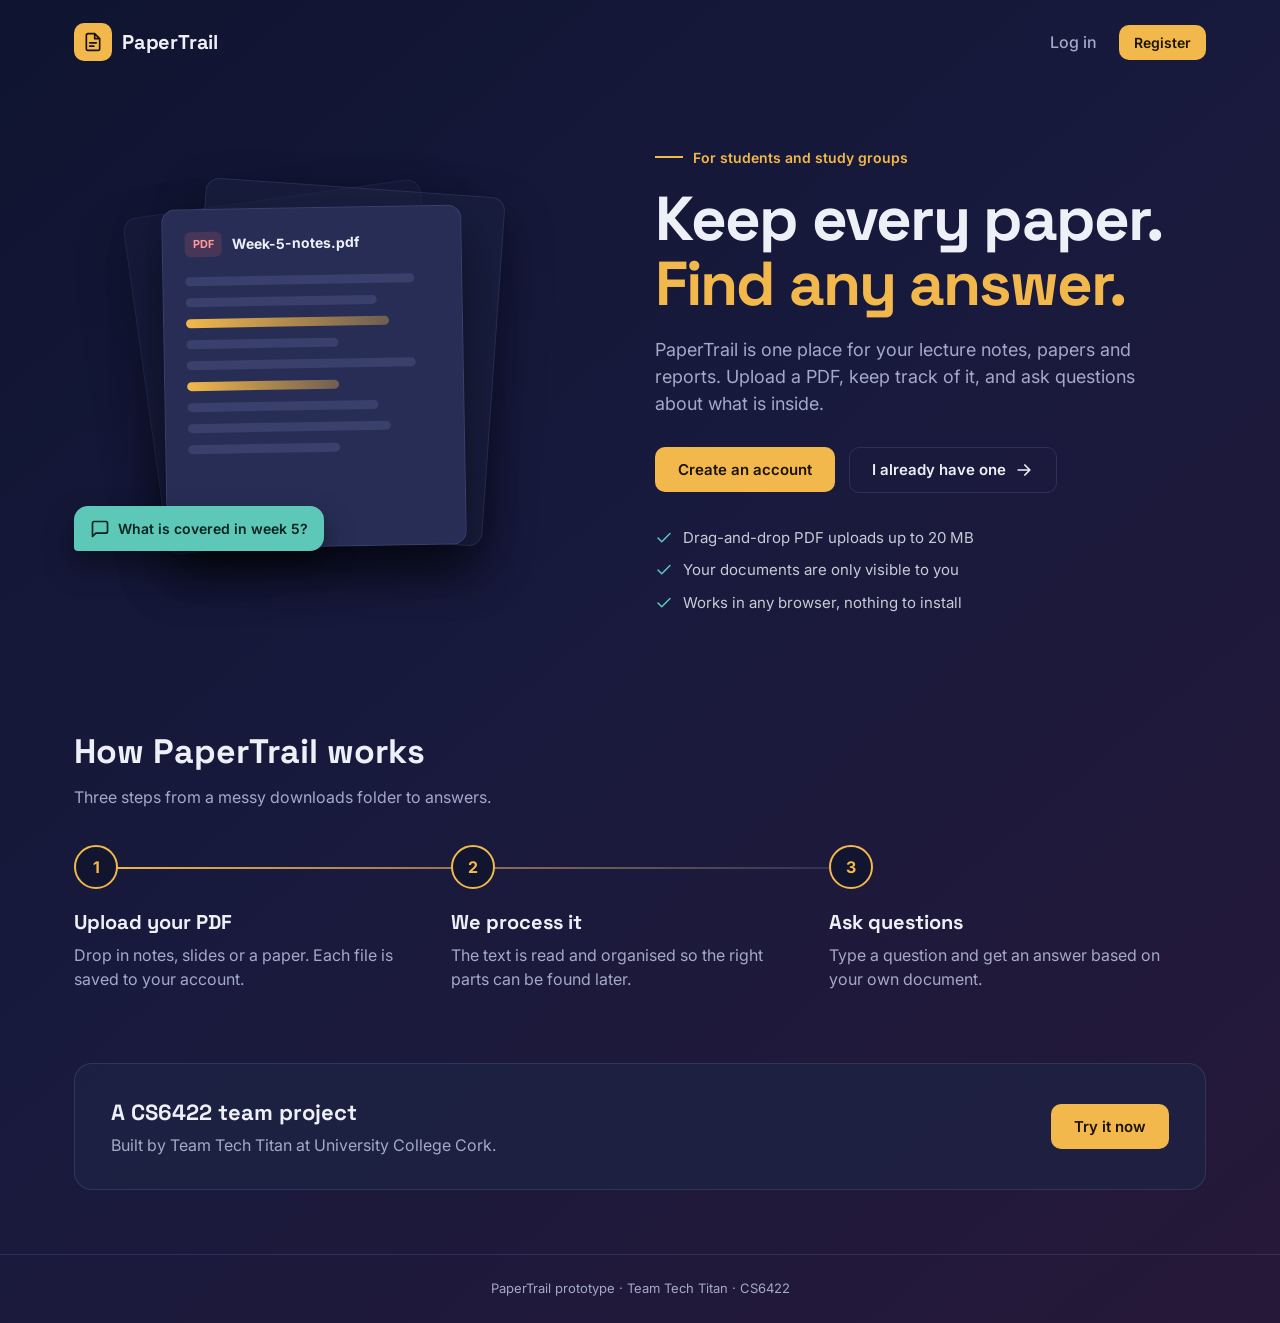
==== frontend/index.html @ 7831fb87 "Initial commit" ====
<!DOCTYPE html>
<html lang="en">
<head>
  <meta charset="UTF-8" />
  <meta name="viewport" content="width=device-width, initial-scale=1.0" />
  <title>PaperTrail | Your study papers in one place</title>
  <link rel="preconnect" href="https://fonts.googleapis.com" />
  <link href="https://fonts.googleapis.com/css2?family=Space+Grotesk:wght@500;700&family=Inter:wght@400;500;600;700&display=swap" rel="stylesheet" />
  <link rel="stylesheet" href="css/style.css" />
</head>
<body>
  <header class="site-header">
    <a class="brand" href="index.html">
      <span class="brand-mark">
        <svg viewBox="0 0 24 24" class="icon"><path d="M14 2H6a2 2 0 00-2 2v16a2 2 0 002 2h12a2 2 0 002-2V8zM14 2v6h6M8 13h8M8 17h5"/></svg>
      </span>
      <span class="brand-name">PaperTrail</span>
    </a>
    <nav class="header-links" id="guest-links">
      <a class="plain-link" href="login.html">Log in</a>
      <a class="btn btn-primary btn-small" href="register.html">Register</a>
    </nav>
    <nav class="header-links" id="member-links" hidden>
      <a class="btn btn-primary btn-small" href="dashboard.html">Open my dashboard</a>
    </nav>
  </header>

  <main>
    <section class="hero">
      <div>
        <span class="eyebrow">For students and study groups</span>
        <h1>Keep every paper.<br /><span>Find any answer.</span></h1>
        <p class="hero-text">
          PaperTrail is one place for your lecture notes, papers and reports.
          Upload a PDF, keep track of it, and ask questions about what is inside.
        </p>
        <div class="hero-buttons">
          <a class="btn btn-primary" href="register.html">Create an account</a>
          <a class="btn btn-ghost" href="login.html">
            I already have one
            <svg viewBox="0 0 24 24" class="icon"><path d="M5 12h14M13 6l6 6-6 6"/></svg>
          </a>
        </div>
        <ul class="check-list">
          <li><svg viewBox="0 0 24 24" class="icon"><path d="M20 6L9 17l-5-5"/></svg>Drag-and-drop PDF uploads up to 20 MB</li>
          <li><svg viewBox="0 0 24 24" class="icon"><path d="M20 6L9 17l-5-5"/></svg>Your documents are only visible to you</li>
          <li><svg viewBox="0 0 24 24" class="icon"><path d="M20 6L9 17l-5-5"/></svg>Works in any browser, nothing to install</li>
        </ul>
      </div>

      <!-- Decorative stack of papers -->
      <div class="paper-stack" aria-hidden="true">
        <div class="paper back"></div>
        <div class="paper middle"></div>
        <div class="paper front">
          <div class="paper-head"><span class="file-badge">PDF</span><strong>Week-5-notes.pdf</strong></div>
          <div class="line w90"></div>
          <div class="line w75"></div>
          <div class="line mark w80"></div>
          <div class="line w60"></div>
          <div class="line w90"></div>
          <div class="line mark w60"></div>
          <div class="line w75"></div>
          <div class="line w80"></div>
          <div class="line w60"></div>
        </div>
        <div class="question-chip">
          <svg viewBox="0 0 24 24" class="icon"><path d="M21 15a2 2 0 01-2 2H7l-4 4V5a2 2 0 012-2h14a2 2 0 012 2z"/></svg>
          What is covered in week 5?
        </div>
      </div>
    </section>

    <section class="how">
      <h2>How PaperTrail works</h2>
      <p>Three steps from a messy downloads folder to answers.</p>
      <div class="timeline">
        <div class="t-step">
          <span class="t-dot">1</span>
          <h3>Upload your PDF</h3>
          <p>Drop in notes, slides or a paper. Each file is saved to your account.</p>
        </div>
        <div class="t-step">
          <span class="t-dot">2</span>
          <h3>We process it</h3>
          <p>The text is read and organised so the right parts can be found later.</p>
        </div>
        <div class="t-step">
          <span class="t-dot">3</span>
          <h3>Ask questions</h3>
          <p>Type a question and get an answer based on your own document.</p>
        </div>
      </div>
    </section>

    <section class="project-band">
      <div>
        <h3>A CS6422 team project</h3>
        <p>Built by Team Tech Titan at University College Cork.</p>
      </div>
      <a class="btn btn-primary" href="register.html">Try it now</a>
    </section>
  </main>

  <footer class="site-footer">PaperTrail prototype · Team Tech Titan · CS6422</footer>

  <script src="js/common.js"></script>
  <script>
    // If already logged in, show a dashboard button instead of Log in / Register
    if (getToken()) {
      document.getElementById("guest-links").hidden = true;
      document.getElementById("member-links").hidden = false;
    }
  </script>
</body>
</html>
---- frontend/css/style.css ----
/* =========================================================
   PaperTrail – shared styles
   ========================================================= */
:root {
  --bg: #111530;
  --bg-gradient: linear-gradient(140deg, #0f1430 0%, #181a3d 45%, #261838 100%);
  --bg-soft: rgba(12, 15, 38, 0.55);
  --surface: rgba(30, 35, 68, 0.72);
  --surface-2: #272d55;
  --border: rgba(140, 150, 210, 0.18);
  --text: #eef0f8;
  --muted: #a3a9c6;

  --amber: #f2b84b;         /* main colour: like a highlighter on paper */
  --amber-deep: #d9952a;
  --amber-soft: rgba(242, 184, 75, 0.12);
  --amber-glow: rgba(242, 184, 75, 0.38);
  --teal: #5ec8b8;
  --teal-soft: rgba(94, 200, 184, 0.12);
  --danger: #ff6b6b;
}

* { box-sizing: border-box; }
[hidden] { display: none !important; }

html { background: #111530; }

body {
  margin: 0;
  font-family: "Inter", -apple-system, BlinkMacSystemFont, "Segoe UI", sans-serif;
  background: var(--bg-gradient);
  color: var(--text);
  line-height: 1.5;
  min-height: 100vh;
}
a { color: inherit; }
h1, h2, h3, .brand-name { font-family: "Space Grotesk", "Inter", sans-serif; }
.icon { width: 20px; height: 20px; fill: none; stroke: currentColor; stroke-width: 2; stroke-linecap: round; stroke-linejoin: round; flex-shrink: 0; }
.amber { color: var(--amber); }

/* ---------- Brand ---------- */
.brand { display: inline-flex; align-items: center; gap: 10px; text-decoration: none; }
.brand-mark {
  display: grid; place-items: center; width: 38px; height: 38px; border-radius: 10px;
  background: var(--amber); color: #1b1305;
}
.brand-mark .icon { width: 20px; height: 20px; }
.brand-name { font-size: 20px; font-weight: 700; letter-spacing: -0.01em; }

/* ---------- Buttons ---------- */
.btn {
  display: inline-flex; align-items: center; justify-content: center; gap: 8px;
  padding: 12px 22px; border-radius: 10px; border: 1px solid transparent;
  font: 600 15px "Inter", sans-serif; text-decoration: none; cursor: pointer;
  transition: transform 0.15s, background 0.15s, border-color 0.15s, color 0.15s;
}
.btn:hover { transform: translateY(-1px); }
.btn-primary { background: var(--amber); color: #1b1305; }
.btn-primary:hover { background: #f6c868; }
.btn-ghost { background: transparent; border-color: var(--border); color: var(--text); }
.btn-ghost:hover { border-color: var(--amber); color: var(--amber); }
.btn-small { padding: 8px 14px; font-size: 14px; }
.btn:disabled { opacity: 0.6; cursor: wait; transform: none; }

.message { min-height: 20px; margin: 0; font-size: 13px; }
.message.error { color: var(--danger); }
.message.success { color: var(--teal); }

/* =========================================================
   Home page
   ========================================================= */
.site-header {
  display: flex; align-items: center; justify-content: space-between;
  max-width: 1180px; margin: 0 auto; padding: 22px 24px;
}
.header-links { display: flex; align-items: center; gap: 10px; }
.header-links .plain-link { color: var(--muted); text-decoration: none; font-weight: 500; padding: 8px 12px; }
.header-links .plain-link:hover { color: var(--text); }

.hero {
  display: grid; grid-template-columns: 1fr 1.05fr; gap: 56px; align-items: center;
  max-width: 1180px; margin: 0 auto; padding: 56px 24px 72px;
}
.eyebrow {
  display: inline-flex; align-items: center; gap: 10px;
  color: var(--amber); font-size: 14px; font-weight: 600;
}
.eyebrow::before { content: ""; width: 28px; height: 2px; background: var(--amber); }
.hero h1 { font-size: 62px; line-height: 1.05; letter-spacing: -0.03em; margin: 18px 0 20px; }
.hero h1 span { color: var(--amber); }
.hero-text { color: var(--muted); font-size: 18px; max-width: 520px; margin: 0 0 30px; }
.hero-buttons { display: flex; align-items: center; gap: 14px; flex-wrap: wrap; }
.check-list { list-style: none; padding: 0; margin: 34px 0 0; display: grid; gap: 10px; }
.check-list li { display: flex; align-items: center; gap: 10px; color: #c7cbd6; font-size: 15px; }
.check-list .icon { color: var(--teal); width: 18px; height: 18px; }

/* Paper stack illustration */
.paper-stack { position: relative; height: 420px; order: -1; }  /* illustration on the left, text on the right */
.paper {
  position: absolute; width: 300px; border-radius: 14px; padding: 22px;
  background: var(--surface); border: 1px solid var(--border);
  box-shadow: 0 24px 50px rgba(0, 0, 0, 0.45);
}
.paper.back { top: 30px; left: 70px; height: 340px; transform: rotate(-8deg); opacity: 0.55; }
.paper.middle { top: 20px; left: 120px; height: 350px; transform: rotate(4deg); opacity: 0.8; }
.paper.front { top: 40px; left: 90px; height: 340px; transform: rotate(-1deg); background: var(--surface-2); }
.paper-head { display: flex; align-items: center; gap: 10px; margin-bottom: 20px; }
.file-badge {
  padding: 4px 8px; border-radius: 6px; background: rgba(255, 107, 107, 0.15);
  color: #ff9a9a; font-size: 11px; font-weight: 700;
}
.paper-head strong { font-size: 14px; }
.line { height: 9px; border-radius: 5px; background: var(--border); margin-bottom: 12px; }
.line.w90 { width: 90%; } .line.w75 { width: 75%; } .line.w60 { width: 60%; } .line.w80 { width: 80%; }
.line.mark { background: linear-gradient(90deg, var(--amber), rgba(242, 184, 75, 0.35)); }
.question-chip {
  position: absolute; left: 0; bottom: 36px; border-radius: 14px 14px 14px 4px;
  display: flex; align-items: center; gap: 8px;
  padding: 12px 16px;
  background: var(--teal); color: #08221e; font-weight: 600; font-size: 14px;
  box-shadow: 0 14px 30px rgba(0, 0, 0, 0.4);
}

/* How it works */
.how { max-width: 1180px; margin: 0 auto; padding: 40px 24px 72px; }
.how h2 { font-size: 34px; margin: 0 0 8px; }
.how > p { color: var(--muted); margin: 0 0 36px; }
.timeline { display: grid; grid-template-columns: repeat(3, 1fr); gap: 0; position: relative; }
.timeline::before {
  content: ""; position: absolute; top: 22px; left: 22px; right: 33%;
  height: 2px; background: linear-gradient(90deg, var(--amber), var(--border));
}
.t-step { position: relative; padding-right: 32px; }
.t-dot {
  display: grid; place-items: center; width: 44px; height: 44px; border-radius: 50%;
  background: var(--bg); border: 2px solid var(--amber); color: var(--amber);
  font-weight: 700; position: relative;
}
.t-step h3 { font-size: 20px; margin: 18px 0 6px; }
.t-step p { color: var(--muted); margin: 0; }

.project-band {
  max-width: 1132px; margin: 0 auto 64px; padding: 32px 36px; border-radius: 18px;
  display: flex; align-items: center; justify-content: space-between; gap: 24px;
  background: var(--surface); border: 1px solid var(--border);
}
.project-band h3 { margin: 0 0 4px; font-size: 22px; }
.project-band p { margin: 0; color: var(--muted); }

.site-footer {
  border-top: 1px solid var(--border); color: var(--muted); font-size: 13px;
  text-align: center; padding: 24px;
}

/* =========================================================
   Dashboard
   ========================================================= */
.app { display: grid; grid-template-columns: 250px 1fr; min-height: 100vh; }

.sidebar {
  display: flex; flex-direction: column; gap: 28px;
  padding: 24px 18px; background: var(--bg-soft); border-right: 1px solid var(--border);
  position: sticky; top: 0; height: 100vh;
}
.side-nav { display: flex; flex-direction: column; gap: 4px; }
.side-nav a {
  display: flex; align-items: center; gap: 12px; padding: 11px 12px; border-radius: 10px;
  color: var(--muted); text-decoration: none; font-weight: 500;
}
.side-nav a:hover { background: var(--surface); color: var(--text); }
.side-nav a.active { background: var(--amber-soft); color: var(--amber); }

.side-user { margin-top: auto; padding: 14px; border-radius: 12px; background: var(--surface); border: 1px solid var(--border); }
.side-user .who { display: flex; align-items: center; gap: 10px; margin-bottom: 12px; }
.avatar {
  display: grid; place-items: center; width: 38px; height: 38px; border-radius: 50%;
  background: var(--amber); color: #1b1305; font-weight: 700; text-transform: uppercase;
}
.who strong { display: block; font-size: 14px; }
.who small { display: block; color: var(--muted); font-size: 12px; overflow: hidden; text-overflow: ellipsis; white-space: nowrap; max-width: 150px; }
.side-user .btn { width: 100%; }

.main { padding: 34px 40px; max-width: 1200px; }
.main-head { display: flex; justify-content: space-between; align-items: flex-end; gap: 16px; margin-bottom: 26px; }
.main-head h1 { font-size: 34px; margin: 0; letter-spacing: -0.02em; }
.main-head p { margin: 4px 0 0; color: var(--muted); }
.server-pill {
  display: inline-flex; align-items: center; gap: 8px; padding: 6px 12px; border-radius: 999px;
  background: var(--surface); border: 1px solid var(--border); font-size: 13px; color: var(--muted);
}
.server-pill .dot { width: 8px; height: 8px; border-radius: 50%; background: var(--muted); }
.server-pill.online .dot { background: var(--teal); }
.server-pill.offline .dot { background: var(--danger); }

.summary { display: grid; grid-template-columns: repeat(3, 1fr); gap: 16px; margin-bottom: 24px; }
.summary-card { padding: 18px 20px; border-radius: 14px; background: var(--surface); border: 1px solid var(--border); }
.summary-card span { color: var(--muted); font-size: 13px; }
.summary-card strong { display: block; font: 700 28px "Space Grotesk", sans-serif; margin-top: 4px; }

.work { display: grid; grid-template-columns: 1fr 1fr; gap: 20px; }
.card { padding: 22px; border-radius: 16px; background: var(--surface); border: 1px solid var(--border); }
.card h2 { display: flex; align-items: center; gap: 10px; font-size: 18px; margin: 0 0 16px; }
.card h2 .icon { color: var(--amber); }

.dropzone {
  display: flex; flex-direction: column; align-items: center; gap: 6px; text-align: center;
  padding: 30px 16px; border-radius: 12px; cursor: pointer;
  border: 2px dashed var(--border); background: var(--bg-soft);
  transition: border-color 0.15s, background 0.15s;
}
.dropzone .icon { width: 30px; height: 30px; color: var(--amber); }
.dropzone span { color: var(--muted); font-size: 13px; }
.dropzone:hover, .dropzone.dragover { border-color: var(--amber); background: var(--amber-soft); }
#upload-message { margin-top: 10px; }

.doc-list { list-style: none; margin: 18px 0 0; padding: 0; display: flex; flex-direction: column; gap: 8px; }
.doc-list li {
  display: flex; align-items: center; gap: 12px; padding: 12px; border-radius: 10px;
  background: var(--bg-soft); border: 1px solid var(--border);
}
.doc-list li.empty { justify-content: center; color: var(--muted); border-style: dashed; }
.doc-icon {
  display: grid; place-items: center; width: 36px; height: 36px; border-radius: 8px;
  background: rgba(255, 107, 107, 0.15); color: #ff9a9a; font-size: 10px; font-weight: 700; flex-shrink: 0;
}
.doc-info { flex: 1; min-width: 0; }
.doc-info strong { display: block; font-size: 14px; overflow: hidden; text-overflow: ellipsis; white-space: nowrap; }
.doc-info small { color: var(--muted); font-size: 12px; }
.status { font-size: 12px; font-weight: 600; padding: 3px 10px; border-radius: 999px; background: var(--amber-soft); color: var(--amber); text-transform: capitalize; }

.ask-card { display: flex; flex-direction: column; min-height: 470px; }
.chat-log { flex: 1; display: flex; flex-direction: column; gap: 10px; overflow-y: auto; max-height: 380px; padding-bottom: 12px; }
.bubble { max-width: 85%; padding: 11px 15px; border-radius: 14px; font-size: 14px; }
.bubble.bot { align-self: flex-start; background: var(--surface-2); border-bottom-left-radius: 4px; }
.bubble.user { align-self: flex-end; background: var(--teal); color: #08221e; font-weight: 500; border-bottom-right-radius: 4px; }
.bubble em { display: block; margin-top: 4px; color: var(--muted); font-size: 12px; }
.ask-form { display: flex; gap: 10px; }
.ask-form input {
  flex: 1; padding: 12px 14px; border-radius: 10px; border: 1px solid var(--border);
  background: var(--bg-soft); color: var(--text); font-size: 14px;
}
.ask-form input:focus { outline: none; border-color: var(--teal); }

/* =========================================================
   Login & registration pages
   ========================================================= */
.auth-page {
  min-height: 100vh; display: flex; flex-direction: column;
  background:
    radial-gradient(600px 400px at 50% 45%, rgba(242, 184, 75, 0.10), transparent 70%),
    linear-gradient(rgba(255, 255, 255, 0.025) 1px, transparent 1px) 0 0 / 40px 40px,
    linear-gradient(90deg, rgba(255, 255, 255, 0.025) 1px, transparent 1px) 0 0 / 40px 40px,
    var(--bg-gradient);
}
.auth-top { display: flex; justify-content: space-between; align-items: center; padding: 22px 32px; }
.back-link { display: inline-flex; align-items: center; gap: 6px; color: var(--muted); text-decoration: none; font-size: 14px; }
.back-link:hover { color: var(--amber); }

.auth-main { flex: 1; display: grid; place-items: center; padding: 20px 16px 48px; }
.auth-card {
  position: relative; width: 100%; max-width: 440px; padding: 36px 32px 28px; border-radius: 18px;
  background: linear-gradient(180deg, #232955, #171b3c);
  border: 1px solid rgba(242, 184, 75, 0.7);
  box-shadow: 0 0 0 1px rgba(242, 184, 75, 0.12), 0 0 46px var(--amber-glow), 0 30px 70px rgba(0, 0, 0, 0.55);
  text-align: center;
  animation: rise 0.35s ease;
}
.auth-card.wide { max-width: 500px; }
.auth-close {
  position: absolute; top: 14px; right: 14px; width: 32px; height: 32px; border-radius: 8px;
  display: grid; place-items: center; color: var(--text); text-decoration: none; font-size: 18px;
}
.auth-close:hover { background: var(--surface-2); color: var(--amber); }
.auth-icon {
  display: inline-grid; place-items: center; width: 58px; height: 58px; border-radius: 14px;
  background: var(--amber-soft); border: 1px solid var(--amber); color: var(--amber);
  box-shadow: 0 0 24px var(--amber-glow);
}
.auth-icon .icon { width: 26px; height: 26px; }
.auth-title {
  margin: 18px 0 6px; font: 700 32px "Space Grotesk", "Inter", sans-serif;
  letter-spacing: -0.02em;
}
.auth-title span { color: var(--amber); }
.auth-sub { margin: 0 0 26px; color: var(--muted); font-size: 15px; }

.auth-form { display: flex; flex-direction: column; gap: 16px; text-align: left; }
.auth-form .row { display: grid; grid-template-columns: 1fr 1fr; gap: 12px; }
.auth-form label { display: flex; flex-direction: column; gap: 7px; font-size: 14px; font-weight: 600; color: #d6d9e8; }
.auth-form input {
  width: 100%; padding: 13px 14px; border-radius: 10px;
  border: 1px solid var(--border); background: rgba(10, 13, 34, 0.6);
  color: var(--text); font: 400 15px "Inter", sans-serif; letter-spacing: 0; text-transform: none;
  transition: border-color 0.15s, box-shadow 0.15s;
}
.auth-form input::placeholder { color: #6c7385; }
.auth-form input:focus { outline: none; border-color: var(--amber); box-shadow: 0 0 0 3px var(--amber-soft); }
.hint { font-size: 12px; font-weight: 400; color: var(--muted); }

.pw-wrap { position: relative; display: block; }
.pw-wrap input { padding-right: 46px; }
.pw-toggle {
  position: absolute; right: 8px; top: 50%; transform: translateY(-50%);
  display: grid; place-items: center; border: none; background: none; color: var(--muted); cursor: pointer;
}
.pw-toggle:hover { color: var(--amber); }

.auth-submit {
  width: 100%; padding: 15px; margin-top: 4px; border: none; border-radius: 10px;
  background: linear-gradient(135deg, var(--amber), var(--amber-deep)); color: #1b1305;
  font: 700 16px "Inter", sans-serif;
  box-shadow: 0 8px 26px var(--amber-glow); cursor: pointer; transition: transform 0.15s, box-shadow 0.15s;
}
.auth-submit:hover { transform: translateY(-2px); box-shadow: 0 12px 34px var(--amber-glow); }
.auth-submit:disabled { opacity: 0.6; cursor: wait; transform: none; }
.auth-switch { margin: 18px 0 0; color: var(--muted); font-size: 14px; }
.auth-switch a { color: var(--amber); font-weight: 600; text-decoration: none; }
.auth-switch a:hover { text-decoration: underline; }

@keyframes rise { from { opacity: 0; transform: translateY(12px); } to { opacity: 1; transform: none; } }
@media (prefers-reduced-motion: reduce) { * { animation: none !important; transition: none !important; } }

/* =========================================================
   Small screens
   ========================================================= */
@media (max-width: 960px) {
  .hero { grid-template-columns: 1fr; gap: 24px; }
  .paper-stack { order: 0; }  /* on phones: text first */
  .hero h1 { font-size: 46px; }
  .paper-stack { height: 380px; max-width: 420px; }
  .timeline { grid-template-columns: 1fr; gap: 28px; }
  .timeline::before { display: none; }
  .project-band { flex-direction: column; align-items: flex-start; margin: 0 16px 48px; }

  .app { grid-template-columns: 1fr; }
  .sidebar { position: static; height: auto; flex-direction: row; flex-wrap: wrap; align-items: center; gap: 12px; }
  .side-nav { flex-direction: row; }
  .side-user { margin: 0 0 0 auto; padding: 8px; display: flex; align-items: center; gap: 10px; }
  .side-user .who { margin: 0; }
  .side-user .btn { width: auto; }
  .main { padding: 24px 16px; }
  .work, .summary { grid-template-columns: 1fr; }
}
@media (max-width: 520px) {
  .auth-form .row { grid-template-columns: 1fr; }
  .who small { display: none; }
}
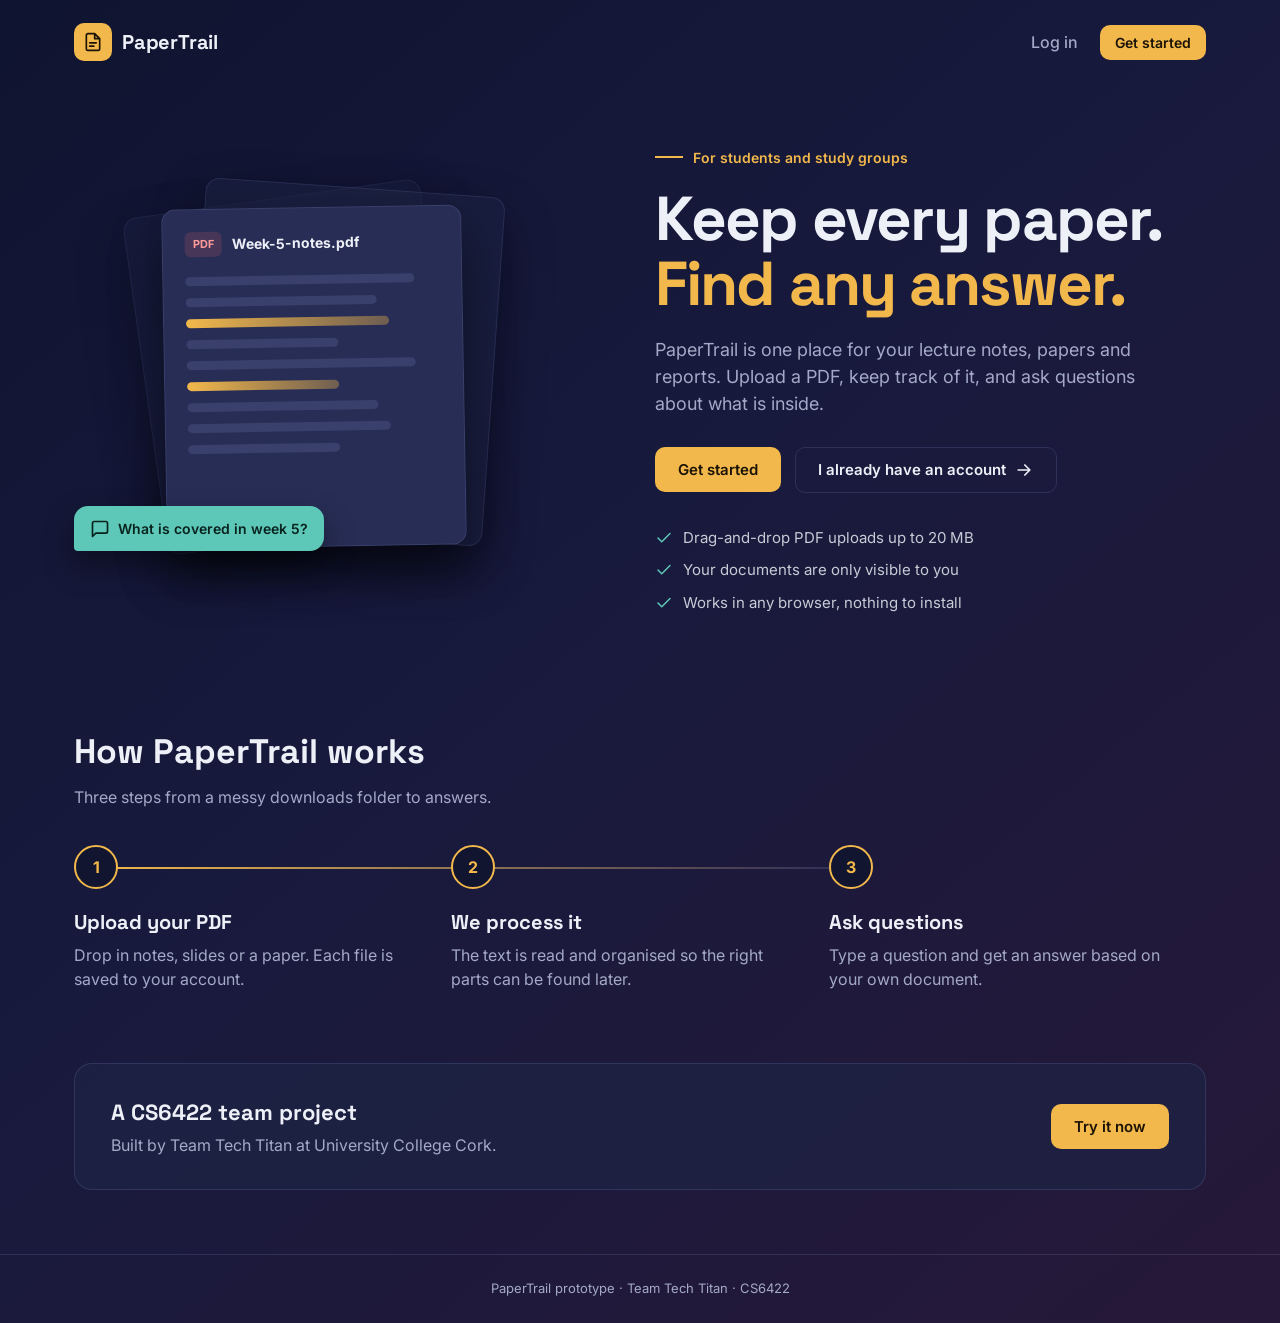
==== commit 39441e56: "Combine login and sign-up into one popup with tabs on the home page" ====
--- a/frontend/index.html
+++ b/frontend/index.html
@@ -17,8 +17,8 @@
       <span class="brand-name">PaperTrail</span>
     </a>
     <nav class="header-links" id="guest-links">
-      <a class="plain-link" href="login.html">Log in</a>
-      <a class="btn btn-primary btn-small" href="register.html">Register</a>
+      <a class="plain-link" href="index.html?login=1" data-open-auth="login">Log in</a>
+      <a class="btn btn-primary btn-small" href="index.html?signup=1" data-open-auth="register">Get started</a>
     </nav>
     <nav class="header-links" id="member-links" hidden>
       <a class="btn btn-primary btn-small" href="dashboard.html">Open my dashboard</a>
@@ -35,9 +35,9 @@
           Upload a PDF, keep track of it, and ask questions about what is inside.
         </p>
         <div class="hero-buttons">
-          <a class="btn btn-primary" href="register.html">Create an account</a>
-          <a class="btn btn-ghost" href="login.html">
-            I already have one
+          <a class="btn btn-primary" href="index.html?signup=1" data-open-auth="register">Get started</a>
+          <a class="btn btn-ghost" href="index.html?login=1" data-open-auth="login">
+            I already have an account
             <svg viewBox="0 0 24 24" class="icon"><path d="M5 12h14M13 6l6 6-6 6"/></svg>
           </a>
         </div>
@@ -98,15 +98,88 @@
         <h3>A CS6422 team project</h3>
         <p>Built by Team Tech Titan at University College Cork.</p>
       </div>
-      <a class="btn btn-primary" href="register.html">Try it now</a>
+      <a class="btn btn-primary" href="index.html?signup=1" data-open-auth="register">Try it now</a>
     </section>
   </main>
 
   <footer class="site-footer">PaperTrail prototype · Team Tech Titan · CS6422</footer>
 
+  <!-- ===== Log in / Create account popup (opens on top of the home page) ===== -->
+  <div class="modal-overlay" id="auth-modal" hidden>
+    <div class="auth-card wide modal-card" role="dialog" aria-modal="true" aria-label="Log in or create an account">
+      <button class="auth-close" type="button" id="auth-close" aria-label="Close">✕</button>
+
+      <div class="auth-tabs" role="tablist">
+        <button class="auth-tab" type="button" role="tab" id="tab-login" data-tab="login" aria-controls="panel-login">Log in</button>
+        <button class="auth-tab" type="button" role="tab" id="tab-register" data-tab="register" aria-controls="panel-register">Create account</button>
+      </div>
+
+      <!-- Log in -->
+      <section class="auth-panel" id="panel-login" role="tabpanel" aria-labelledby="tab-login">
+        <h1 class="auth-title">Welcome <span>back</span></h1>
+        <p class="auth-sub">Log in to pick up where you left off.</p>
+
+        <form class="auth-form" id="login-form" novalidate>
+          <label>Email or phone number
+            <input id="identifier" type="text" autocomplete="username" placeholder="you@example.com or +353 8X XXX XXXX" />
+          </label>
+          <label>Password
+            <span class="pw-wrap">
+              <input id="login-password" type="password" autocomplete="current-password" placeholder="Enter your password" />
+              <button class="pw-toggle" type="button" data-toggle="login-password" aria-label="Show password">
+                <svg viewBox="0 0 24 24" class="icon"><path d="M1 12s4-8 11-8 11 8 11 8-4 8-11 8-11-8-11-8z"/><circle cx="12" cy="12" r="3"/></svg>
+              </button>
+            </span>
+          </label>
+          <p class="message" role="alert"></p>
+          <button class="auth-submit" type="submit">Log in</button>
+        </form>
+
+        <p class="auth-switch">Don’t have an account? <a href="index.html?signup=1" data-switch-tab="register">Create one</a></p>
+      </section>
+
+      <!-- Create account -->
+      <section class="auth-panel" id="panel-register" role="tabpanel" aria-labelledby="tab-register" hidden>
+        <h1 class="auth-title">Create your <span>account</span></h1>
+        <p class="auth-sub">It only takes a minute to get started.</p>
+
+        <form class="auth-form" id="register-form" novalidate>
+          <div class="row">
+            <label>First name
+              <input id="first-name" type="text" autocomplete="given-name" placeholder="Enter your name" />
+            </label>
+            <label>Last name
+              <input id="last-name" type="text" autocomplete="family-name" placeholder="Enter your surname" />
+            </label>
+          </div>
+          <label>Email address
+            <input id="email" type="email" autocomplete="email" placeholder="Enter your email address" />
+            <span class="hint">You need an email or a phone number (or both).</span>
+          </label>
+          <label>Phone number
+            <input id="phone" type="tel" autocomplete="tel" placeholder="+353 8X XXX XXXX or +91 XXXXXXXXXX" />
+          </label>
+          <label>Password
+            <span class="pw-wrap">
+              <input id="register-password" type="password" autocomplete="new-password" placeholder="At least 8 characters" />
+              <button class="pw-toggle" type="button" data-toggle="register-password" aria-label="Show password">
+                <svg viewBox="0 0 24 24" class="icon"><path d="M1 12s4-8 11-8 11 8 11 8-4 8-11 8-11-8-11-8z"/><circle cx="12" cy="12" r="3"/></svg>
+              </button>
+            </span>
+          </label>
+          <p class="message" role="alert"></p>
+          <button class="auth-submit" type="submit">Create account</button>
+        </form>
+
+        <p class="auth-switch">Already registered? <a href="index.html?login=1" data-switch-tab="login">Log in instead</a></p>
+      </section>
+    </div>
+  </div>
+
   <script src="js/common.js"></script>
+  <script src="js/auth.js"></script>
   <script>
-    // If already logged in, show a dashboard button instead of Log in / Register
+    // If already logged in, show a dashboard button instead of Log in / Get started
     if (getToken()) {
       document.getElementById("guest-links").hidden = true;
       document.getElementById("member-links").hidden = false;
--- a/frontend/css/style.css
+++ b/frontend/css/style.css
@@ -345,3 +345,31 @@
   .auth-form .row { grid-template-columns: 1fr; }
   .who small { display: none; }
 }
+
+/* ---------- Log in / Create account popup on the home page ---------- */
+.modal-overlay {
+  position: fixed; inset: 0; z-index: 100;
+  display: grid; place-items: center; padding: 20px 16px;
+  background: rgba(8, 10, 28, 0.72); backdrop-filter: blur(6px);
+  animation: fade 0.2s ease;
+}
+.modal-overlay[hidden] { display: none; }
+.modal-card { max-height: calc(100vh - 40px); overflow-y: auto; padding-top: 58px; }
+button.auth-close { border: none; background: none; cursor: pointer; }
+body.modal-open { overflow: hidden; }
+
+.auth-tabs {
+  display: flex; gap: 4px; padding: 4px; margin: 0 0 24px;
+  border-radius: 12px; border: 1px solid var(--border); background: rgba(10, 13, 34, 0.6);
+}
+.auth-tab {
+  flex: 1; padding: 10px 12px; border: none; border-radius: 9px; background: none;
+  color: var(--muted); font: 600 14px "Inter", sans-serif; cursor: pointer;
+  transition: background 0.15s, color 0.15s;
+}
+.auth-tab:hover { color: var(--text); }
+.auth-tab[aria-selected="true"] { background: var(--amber-soft); color: var(--amber); box-shadow: inset 0 0 0 1px var(--amber); }
+.auth-panel { animation: fade 0.2s ease; }
+.auth-panel .auth-title { margin-top: 0; }
+
+@keyframes fade { from { opacity: 0; } to { opacity: 1; } }
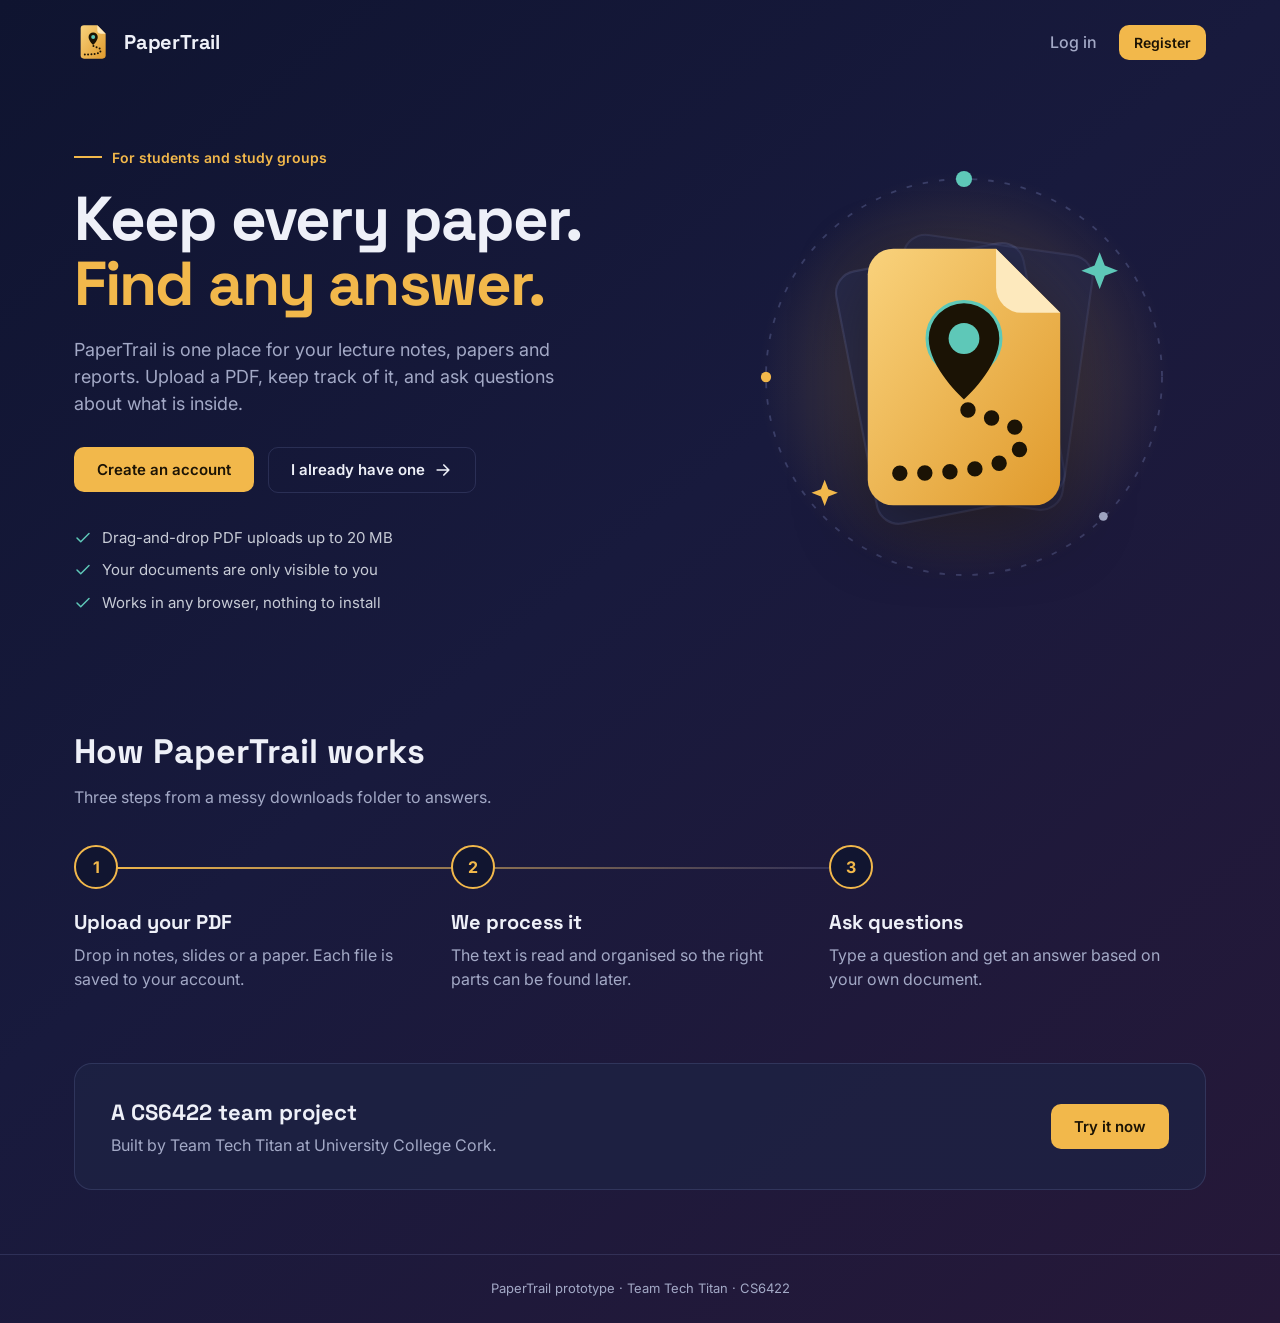
==== commit 185383a2: "Replace Week 5 illustration with animated PaperTrail logo" ====
--- a/frontend/index.html
+++ b/frontend/index.html
@@ -6,19 +6,18 @@
   <title>PaperTrail | Your study papers in one place</title>
   <link rel="preconnect" href="https://fonts.googleapis.com" />
   <link href="https://fonts.googleapis.com/css2?family=Space+Grotesk:wght@500;700&family=Inter:wght@400;500;600;700&display=swap" rel="stylesheet" />
+  <link rel="icon" type="image/svg+xml" href="img/logo.svg" />
   <link rel="stylesheet" href="css/style.css" />
 </head>
 <body>
   <header class="site-header">
     <a class="brand" href="index.html">
-      <span class="brand-mark">
-        <svg viewBox="0 0 24 24" class="icon"><path d="M14 2H6a2 2 0 00-2 2v16a2 2 0 002 2h12a2 2 0 002-2V8zM14 2v6h6M8 13h8M8 17h5"/></svg>
-      </span>
+      <img class="brand-mark" src="img/logo.svg" alt="" />
       <span class="brand-name">PaperTrail</span>
     </a>
     <nav class="header-links" id="guest-links">
-      <a class="plain-link" href="index.html?login=1" data-open-auth="login">Log in</a>
-      <a class="btn btn-primary btn-small" href="index.html?signup=1" data-open-auth="register">Get started</a>
+      <a class="plain-link" href="login.html">Log in</a>
+      <a class="btn btn-primary btn-small" href="register.html">Register</a>
     </nav>
     <nav class="header-links" id="member-links" hidden>
       <a class="btn btn-primary btn-small" href="dashboard.html">Open my dashboard</a>
@@ -35,9 +34,9 @@
           Upload a PDF, keep track of it, and ask questions about what is inside.
         </p>
         <div class="hero-buttons">
-          <a class="btn btn-primary" href="index.html?signup=1" data-open-auth="register">Get started</a>
-          <a class="btn btn-ghost" href="index.html?login=1" data-open-auth="login">
-            I already have an account
+          <a class="btn btn-primary" href="register.html">Create an account</a>
+          <a class="btn btn-ghost" href="login.html">
+            I already have one
             <svg viewBox="0 0 24 24" class="icon"><path d="M5 12h14M13 6l6 6-6 6"/></svg>
           </a>
         </div>
@@ -48,26 +47,52 @@
         </ul>
       </div>
 
-      <!-- Decorative stack of papers -->
-      <div class="paper-stack" aria-hidden="true">
-        <div class="paper back"></div>
-        <div class="paper middle"></div>
-        <div class="paper front">
-          <div class="paper-head"><span class="file-badge">PDF</span><strong>Week-5-notes.pdf</strong></div>
-          <div class="line w90"></div>
-          <div class="line w75"></div>
-          <div class="line mark w80"></div>
-          <div class="line w60"></div>
-          <div class="line w90"></div>
-          <div class="line mark w60"></div>
-          <div class="line w75"></div>
-          <div class="line w80"></div>
-          <div class="line w60"></div>
-        </div>
-        <div class="question-chip">
-          <svg viewBox="0 0 24 24" class="icon"><path d="M21 15a2 2 0 01-2 2H7l-4 4V5a2 2 0 012-2h14a2 2 0 012 2z"/></svg>
-          What is covered in week 5?
-        </div>
+      <!-- Animated PaperTrail logo -->
+      <div class="hero-logo" aria-hidden="true">
+        <svg viewBox="0 0 120 120">
+          <defs>
+            <radialGradient id="hl-glow">
+              <stop offset="0" stop-color="#f2b84b" stop-opacity="0.32"/>
+              <stop offset="1" stop-color="#f2b84b" stop-opacity="0"/>
+            </radialGradient>
+            <linearGradient id="hl-page" x1="0" y1="0" x2="1" y2="1">
+              <stop offset="0" stop-color="#f9d27c"/>
+              <stop offset="1" stop-color="#e09a2c"/>
+            </linearGradient>
+          </defs>
+
+          <circle cx="60" cy="60" r="56" fill="url(#hl-glow)"/>
+
+          <!-- slowly turning orbit -->
+          <g class="hl-orbit">
+            <circle cx="60" cy="60" r="54" fill="none" stroke="rgba(140,150,210,0.28)" stroke-width="0.5" stroke-dasharray="1.5 3"/>
+            <circle cx="60" cy="6" r="2.2" fill="#5ec8b8"/>
+            <circle cx="6" cy="60" r="1.4" fill="#f2b84b"/>
+            <circle cx="98" cy="98" r="1.2" fill="#a3a9c6"/>
+          </g>
+
+          <!-- faint pages behind -->
+          <rect class="hl-ghost hl-ghost-1" x="34" y="24" width="52" height="70" rx="6"/>
+          <rect class="hl-ghost hl-ghost-2" x="34" y="24" width="52" height="70" rx="6"/>
+
+          <!-- the logo -->
+          <g class="hl-float">
+            <g transform="translate(19.75 18) scale(1.75)">
+              <path d="M12 4H28L38 14V40A4 4 0 0 1 34 44H12A4 4 0 0 1 8 40V8A4 4 0 0 1 12 4Z" fill="url(#hl-page)"/>
+              <path d="M28 4V10A4 4 0 0 0 32 14H38Z" fill="#fde9bd"/>
+              <path class="hl-trail" d="M13 39C21 39 32 38.5 32 34S23 31 23 28" fill="none" stroke="#1b1305" stroke-width="2.4" stroke-linecap="round" stroke-dasharray="0 3.9"/>
+              <circle class="hl-pulse" cx="23" cy="18" r="5.5" fill="none" stroke="#5ec8b8" stroke-width="1"/>
+              <g class="hl-pin">
+                <path d="M23 27.5C23 27.5 17.5 22.6 17.5 18A5.5 5.5 0 0 1 28.5 18C28.5 22.6 23 27.5 23 27.5Z" fill="#1b1305"/>
+                <circle cx="23" cy="18" r="2.4" fill="#5ec8b8"/>
+              </g>
+            </g>
+          </g>
+
+          <!-- sparkles -->
+          <path class="hl-spark" d="M97 26l1.4 3.6 3.6 1.4-3.6 1.4-1.4 3.6-1.4-3.6-3.6-1.4 3.6-1.4z" fill="#5ec8b8"/>
+          <path class="hl-spark hl-spark-2" d="M22 88l1 2.6 2.6 1-2.6 1-1 2.6-1-2.6-2.6-1 2.6-1z" fill="#f2b84b"/>
+        </svg>
       </div>
     </section>
 
@@ -98,88 +123,15 @@
         <h3>A CS6422 team project</h3>
         <p>Built by Team Tech Titan at University College Cork.</p>
       </div>
-      <a class="btn btn-primary" href="index.html?signup=1" data-open-auth="register">Try it now</a>
+      <a class="btn btn-primary" href="register.html">Try it now</a>
     </section>
   </main>
 
   <footer class="site-footer">PaperTrail prototype · Team Tech Titan · CS6422</footer>
 
-  <!-- ===== Log in / Create account popup (opens on top of the home page) ===== -->
-  <div class="modal-overlay" id="auth-modal" hidden>
-    <div class="auth-card wide modal-card" role="dialog" aria-modal="true" aria-label="Log in or create an account">
-      <button class="auth-close" type="button" id="auth-close" aria-label="Close">✕</button>
-
-      <div class="auth-tabs" role="tablist">
-        <button class="auth-tab" type="button" role="tab" id="tab-login" data-tab="login" aria-controls="panel-login">Log in</button>
-        <button class="auth-tab" type="button" role="tab" id="tab-register" data-tab="register" aria-controls="panel-register">Create account</button>
-      </div>
-
-      <!-- Log in -->
-      <section class="auth-panel" id="panel-login" role="tabpanel" aria-labelledby="tab-login">
-        <h1 class="auth-title">Welcome <span>back</span></h1>
-        <p class="auth-sub">Log in to pick up where you left off.</p>
-
-        <form class="auth-form" id="login-form" novalidate>
-          <label>Email or phone number
-            <input id="identifier" type="text" autocomplete="username" placeholder="you@example.com or +353 8X XXX XXXX" />
-          </label>
-          <label>Password
-            <span class="pw-wrap">
-              <input id="login-password" type="password" autocomplete="current-password" placeholder="Enter your password" />
-              <button class="pw-toggle" type="button" data-toggle="login-password" aria-label="Show password">
-                <svg viewBox="0 0 24 24" class="icon"><path d="M1 12s4-8 11-8 11 8 11 8-4 8-11 8-11-8-11-8z"/><circle cx="12" cy="12" r="3"/></svg>
-              </button>
-            </span>
-          </label>
-          <p class="message" role="alert"></p>
-          <button class="auth-submit" type="submit">Log in</button>
-        </form>
-
-        <p class="auth-switch">Don’t have an account? <a href="index.html?signup=1" data-switch-tab="register">Create one</a></p>
-      </section>
-
-      <!-- Create account -->
-      <section class="auth-panel" id="panel-register" role="tabpanel" aria-labelledby="tab-register" hidden>
-        <h1 class="auth-title">Create your <span>account</span></h1>
-        <p class="auth-sub">It only takes a minute to get started.</p>
-
-        <form class="auth-form" id="register-form" novalidate>
-          <div class="row">
-            <label>First name
-              <input id="first-name" type="text" autocomplete="given-name" placeholder="Enter your name" />
-            </label>
-            <label>Last name
-              <input id="last-name" type="text" autocomplete="family-name" placeholder="Enter your surname" />
-            </label>
-          </div>
-          <label>Email address
-            <input id="email" type="email" autocomplete="email" placeholder="Enter your email address" />
-            <span class="hint">You need an email or a phone number (or both).</span>
-          </label>
-          <label>Phone number
-            <input id="phone" type="tel" autocomplete="tel" placeholder="+353 8X XXX XXXX or +91 XXXXXXXXXX" />
-          </label>
-          <label>Password
-            <span class="pw-wrap">
-              <input id="register-password" type="password" autocomplete="new-password" placeholder="At least 8 characters" />
-              <button class="pw-toggle" type="button" data-toggle="register-password" aria-label="Show password">
-                <svg viewBox="0 0 24 24" class="icon"><path d="M1 12s4-8 11-8 11 8 11 8-4 8-11 8-11-8-11-8z"/><circle cx="12" cy="12" r="3"/></svg>
-              </button>
-            </span>
-          </label>
-          <p class="message" role="alert"></p>
-          <button class="auth-submit" type="submit">Create account</button>
-        </form>
-
-        <p class="auth-switch">Already registered? <a href="index.html?login=1" data-switch-tab="login">Log in instead</a></p>
-      </section>
-    </div>
-  </div>
-
   <script src="js/common.js"></script>
-  <script src="js/auth.js"></script>
   <script>
-    // If already logged in, show a dashboard button instead of Log in / Get started
+    // If already logged in, show a dashboard button instead of Log in / Register
     if (getToken()) {
       document.getElementById("guest-links").hidden = true;
       document.getElementById("member-links").hidden = false;
--- a/frontend/css/style.css
+++ b/frontend/css/style.css
@@ -40,11 +40,7 @@
 
 /* ---------- Brand ---------- */
 .brand { display: inline-flex; align-items: center; gap: 10px; text-decoration: none; }
-.brand-mark {
-  display: grid; place-items: center; width: 38px; height: 38px; border-radius: 10px;
-  background: var(--amber); color: #1b1305;
-}
-.brand-mark .icon { width: 20px; height: 20px; }
+.brand-mark { display: block; width: 40px; height: 40px; flex-shrink: 0; }
 .brand-name { font-size: 20px; font-weight: 700; letter-spacing: -0.01em; }
 
 /* ---------- Buttons ---------- */
@@ -78,7 +74,7 @@
 .header-links .plain-link:hover { color: var(--text); }
 
 .hero {
-  display: grid; grid-template-columns: 1fr 1.05fr; gap: 56px; align-items: center;
+  display: grid; grid-template-columns: 1.1fr 0.9fr; gap: 56px; align-items: center;
   max-width: 1180px; margin: 0 auto; padding: 56px 24px 72px;
 }
 .eyebrow {
@@ -94,32 +90,25 @@
 .check-list li { display: flex; align-items: center; gap: 10px; color: #c7cbd6; font-size: 15px; }
 .check-list .icon { color: var(--teal); width: 18px; height: 18px; }
 
-/* Paper stack illustration */
-.paper-stack { position: relative; height: 420px; order: -1; }  /* illustration on the left, text on the right */
-.paper {
-  position: absolute; width: 300px; border-radius: 14px; padding: 22px;
-  background: var(--surface); border: 1px solid var(--border);
-  box-shadow: 0 24px 50px rgba(0, 0, 0, 0.45);
-}
-.paper.back { top: 30px; left: 70px; height: 340px; transform: rotate(-8deg); opacity: 0.55; }
-.paper.middle { top: 20px; left: 120px; height: 350px; transform: rotate(4deg); opacity: 0.8; }
-.paper.front { top: 40px; left: 90px; height: 340px; transform: rotate(-1deg); background: var(--surface-2); }
-.paper-head { display: flex; align-items: center; gap: 10px; margin-bottom: 20px; }
-.file-badge {
-  padding: 4px 8px; border-radius: 6px; background: rgba(255, 107, 107, 0.15);
-  color: #ff9a9a; font-size: 11px; font-weight: 700;
-}
-.paper-head strong { font-size: 14px; }
-.line { height: 9px; border-radius: 5px; background: var(--border); margin-bottom: 12px; }
-.line.w90 { width: 90%; } .line.w75 { width: 75%; } .line.w60 { width: 60%; } .line.w80 { width: 80%; }
-.line.mark { background: linear-gradient(90deg, var(--amber), rgba(242, 184, 75, 0.35)); }
-.question-chip {
-  position: absolute; left: 0; bottom: 36px; border-radius: 14px 14px 14px 4px;
-  display: flex; align-items: center; gap: 8px;
-  padding: 12px 16px;
-  background: var(--teal); color: #08221e; font-weight: 600; font-size: 14px;
-  box-shadow: 0 14px 30px rgba(0, 0, 0, 0.4);
-}
+/* Animated logo in the hero */
+.hero-logo { display: grid; place-items: center; }
+.hero-logo svg { width: 100%; max-width: 440px; height: auto; overflow: visible; }
+.hl-ghost { fill: rgba(39, 45, 85, 0.55); stroke: var(--border); stroke-width: 0.6; transform-origin: 60px 60px; }
+.hl-ghost-1 { transform: rotate(-11deg) translate(-4px, 2px); }
+.hl-ghost-2 { transform: rotate(8deg) translate(5px, -1px); opacity: 0.7; }
+.hl-float { animation: hl-float 6s ease-in-out infinite; filter: drop-shadow(0 6px 10px rgba(0, 0, 0, 0.45)); }
+.hl-orbit { transform-origin: 60px 60px; animation: hl-spin 48s linear infinite; }
+.hl-trail { animation: hl-march 1.4s linear infinite; }
+.hl-pin { transform-box: fill-box; transform-origin: 50% 100%; animation: hl-drop 3.2s ease-in-out infinite; }
+.hl-pulse { transform-box: fill-box; transform-origin: center; animation: hl-pulse 3.2s ease-out infinite; }
+.hl-spark { transform-box: fill-box; transform-origin: center; animation: hl-twinkle 3s ease-in-out infinite; }
+.hl-spark-2 { animation-delay: 1.5s; }
+@keyframes hl-float { 50% { transform: translateY(-3px); } }
+@keyframes hl-spin { to { transform: rotate(360deg); } }
+@keyframes hl-march { to { stroke-dashoffset: -3.9; } }
+@keyframes hl-drop { 0%, 60%, 100% { transform: translateY(0); } 70% { transform: translateY(-1.6px); } 80% { transform: translateY(0); } }
+@keyframes hl-pulse { 0%, 55% { transform: scale(1); opacity: 0; } 70% { opacity: 0.9; } 100% { transform: scale(2.2); opacity: 0; } }
+@keyframes hl-twinkle { 0%, 100% { transform: scale(0.6) rotate(0deg); opacity: 0.35; } 50% { transform: scale(1.1) rotate(45deg); opacity: 1; } }
 
 /* How it works */
 .how { max-width: 1180px; margin: 0 auto; padding: 40px 24px 72px; }
@@ -325,9 +314,8 @@
    ========================================================= */
 @media (max-width: 960px) {
   .hero { grid-template-columns: 1fr; gap: 24px; }
-  .paper-stack { order: 0; }  /* on phones: text first */
   .hero h1 { font-size: 46px; }
-  .paper-stack { height: 380px; max-width: 420px; }
+  .hero-logo svg { max-width: 280px; }
   .timeline { grid-template-columns: 1fr; gap: 28px; }
   .timeline::before { display: none; }
   .project-band { flex-direction: column; align-items: flex-start; margin: 0 16px 48px; }
@@ -346,30 +334,32 @@
   .who small { display: none; }
 }
 
-/* ---------- Log in / Create account popup on the home page ---------- */
-.modal-overlay {
-  position: fixed; inset: 0; z-index: 100;
-  display: grid; place-items: center; padding: 20px 16px;
-  background: rgba(8, 10, 28, 0.72); backdrop-filter: blur(6px);
-  animation: fade 0.2s ease;
-}
-.modal-overlay[hidden] { display: none; }
-.modal-card { max-height: calc(100vh - 40px); overflow-y: auto; padding-top: 58px; }
-button.auth-close { border: none; background: none; cursor: pointer; }
-body.modal-open { overflow: hidden; }
-
-.auth-tabs {
-  display: flex; gap: 4px; padding: 4px; margin: 0 0 24px;
-  border-radius: 12px; border: 1px solid var(--border); background: rgba(10, 13, 34, 0.6);
-}
-.auth-tab {
-  flex: 1; padding: 10px 12px; border: none; border-radius: 9px; background: none;
-  color: var(--muted); font: 600 14px "Inter", sans-serif; cursor: pointer;
-  transition: background 0.15s, color 0.15s;
-}
-.auth-tab:hover { color: var(--text); }
-.auth-tab[aria-selected="true"] { background: var(--amber-soft); color: var(--amber); box-shadow: inset 0 0 0 1px var(--amber); }
-.auth-panel { animation: fade 0.2s ease; }
-.auth-panel .auth-title { margin-top: 0; }
-
-@keyframes fade { from { opacity: 0; } to { opacity: 1; } }
+/* =========================================================
+   Document chat (select a document, read answers)
+   ========================================================= */
+.doc-list li.doc-item { cursor: pointer; transition: border-color 0.15s, background 0.15s; }
+.doc-list li.doc-item:hover { border-color: var(--amber); }
+.doc-list li.doc-item:focus-visible { outline: 2px solid var(--amber); outline-offset: 2px; }
+.doc-list li.doc-item.selected { border-color: var(--amber); background: var(--amber-soft); }
+.doc-error { display: block; color: var(--danger) !important; margin-top: 2px; white-space: normal; }
+.status.processing, .status.queued { background: var(--amber-soft); color: var(--amber); }
+.status.done { background: var(--teal-soft); color: var(--teal); }
+.status.failed { background: rgba(255, 107, 107, 0.14); color: var(--danger); }
+.doc-delete {
+  border: none; background: none; color: var(--muted); font-size: 20px; line-height: 1;
+  cursor: pointer; padding: 2px 8px; border-radius: 6px;
+}
+.doc-delete:hover, .doc-delete:focus-visible { color: var(--danger); }
+
+.ask-target { margin: -6px 0 12px; font-size: 13px; color: var(--muted); overflow: hidden; text-overflow: ellipsis; white-space: nowrap; }
+.bubble.bot { white-space: pre-wrap; }
+.bubble.pending { color: var(--muted); }
+.bubble.error { color: var(--danger); }
+.bubble details.sources { margin-top: 10px; font-size: 12px; color: var(--muted); white-space: normal; }
+.bubble details.sources summary { cursor: pointer; }
+.bubble details.sources div {
+  margin-top: 8px; padding: 8px 10px; border-left: 3px solid var(--amber);
+  background: var(--bg-soft); border-radius: 0 6px 6px 0; white-space: pre-wrap;
+}
+.bubble details.sources div strong { display: block; color: var(--text); margin-bottom: 2px; }
+.ask-form input:disabled, .ask-form .btn:disabled { opacity: 0.55; cursor: not-allowed; }
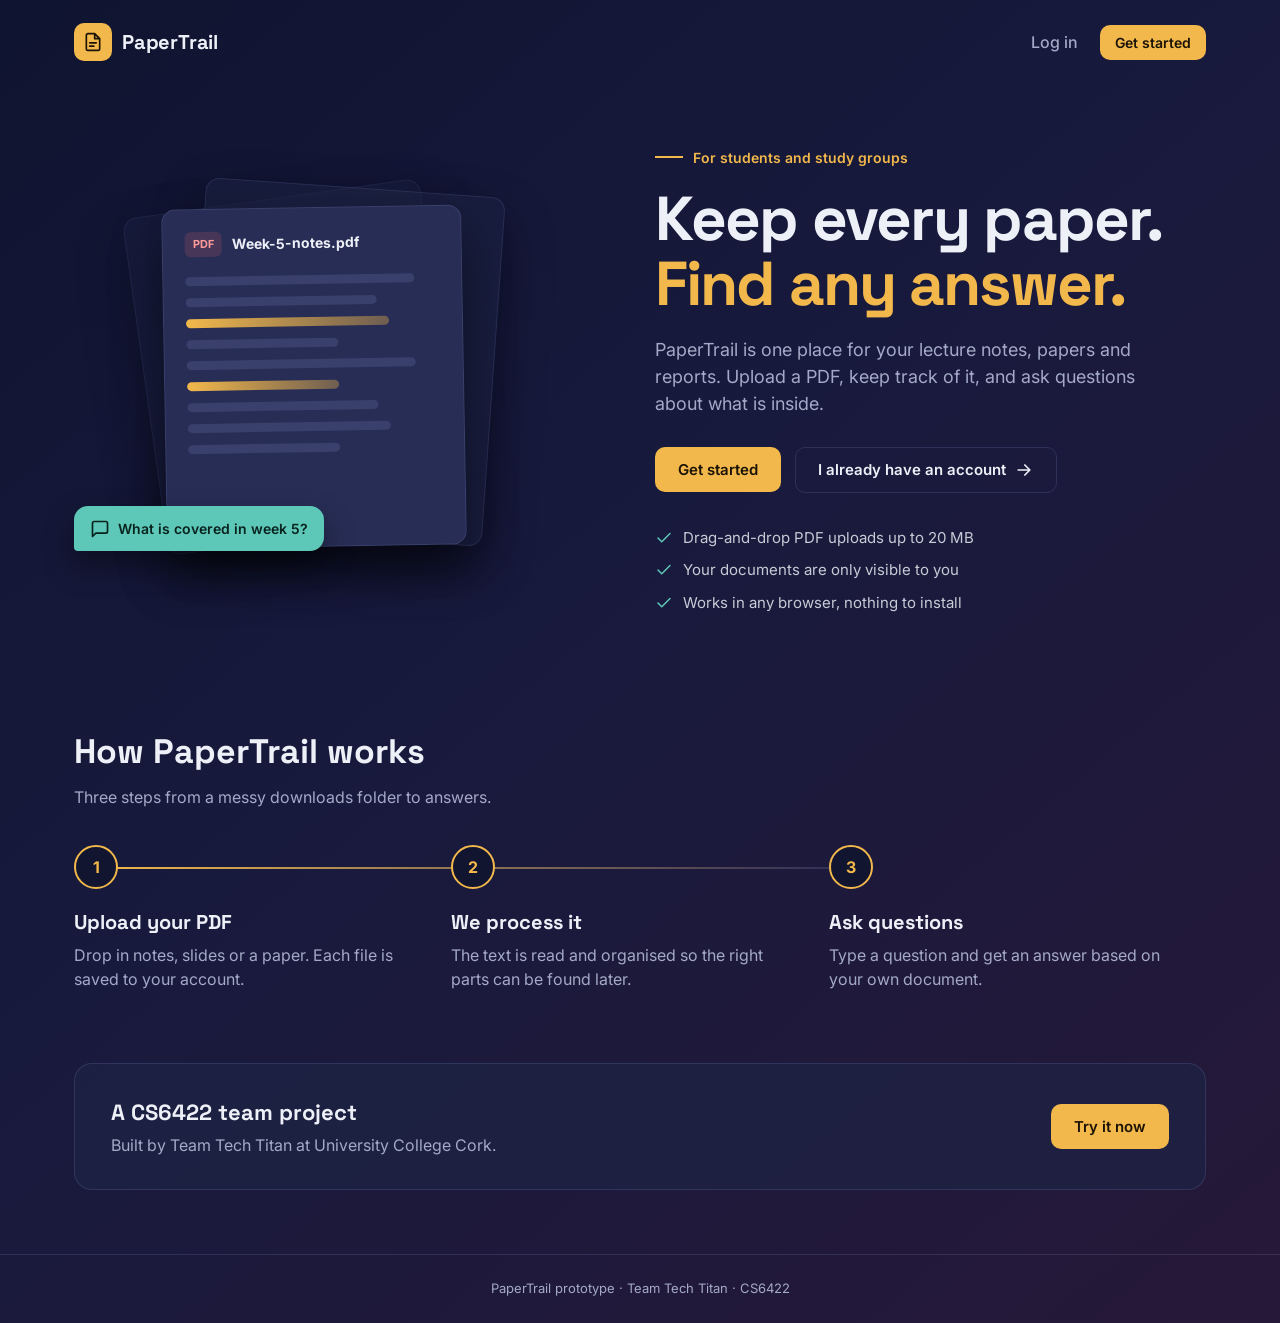
==== commit fb50be8a: "Switch UI to sage, tan, sand and linen palette" ====
--- a/frontend/index.html
+++ b/frontend/index.html
@@ -6,18 +6,19 @@
   <title>PaperTrail | Your study papers in one place</title>
   <link rel="preconnect" href="https://fonts.googleapis.com" />
   <link href="https://fonts.googleapis.com/css2?family=Space+Grotesk:wght@500;700&family=Inter:wght@400;500;600;700&display=swap" rel="stylesheet" />
-  <link rel="icon" type="image/svg+xml" href="img/logo.svg" />
   <link rel="stylesheet" href="css/style.css" />
 </head>
 <body>
   <header class="site-header">
     <a class="brand" href="index.html">
-      <img class="brand-mark" src="img/logo.svg" alt="" />
+      <span class="brand-mark">
+        <svg viewBox="0 0 24 24" class="icon"><path d="M14 2H6a2 2 0 00-2 2v16a2 2 0 002 2h12a2 2 0 002-2V8zM14 2v6h6M8 13h8M8 17h5"/></svg>
+      </span>
       <span class="brand-name">PaperTrail</span>
     </a>
     <nav class="header-links" id="guest-links">
-      <a class="plain-link" href="login.html">Log in</a>
-      <a class="btn btn-primary btn-small" href="register.html">Register</a>
+      <a class="plain-link" href="index.html?login=1" data-open-auth="login">Log in</a>
+      <a class="btn btn-primary btn-small" href="index.html?signup=1" data-open-auth="register">Get started</a>
     </nav>
     <nav class="header-links" id="member-links" hidden>
       <a class="btn btn-primary btn-small" href="dashboard.html">Open my dashboard</a>
@@ -34,9 +35,9 @@
           Upload a PDF, keep track of it, and ask questions about what is inside.
         </p>
         <div class="hero-buttons">
-          <a class="btn btn-primary" href="register.html">Create an account</a>
-          <a class="btn btn-ghost" href="login.html">
-            I already have one
+          <a class="btn btn-primary" href="index.html?signup=1" data-open-auth="register">Get started</a>
+          <a class="btn btn-ghost" href="index.html?login=1" data-open-auth="login">
+            I already have an account
             <svg viewBox="0 0 24 24" class="icon"><path d="M5 12h14M13 6l6 6-6 6"/></svg>
           </a>
         </div>
@@ -47,52 +48,26 @@
         </ul>
       </div>
 
-      <!-- Animated PaperTrail logo -->
-      <div class="hero-logo" aria-hidden="true">
-        <svg viewBox="0 0 120 120">
-          <defs>
-            <radialGradient id="hl-glow">
-              <stop offset="0" stop-color="#f2b84b" stop-opacity="0.32"/>
-              <stop offset="1" stop-color="#f2b84b" stop-opacity="0"/>
-            </radialGradient>
-            <linearGradient id="hl-page" x1="0" y1="0" x2="1" y2="1">
-              <stop offset="0" stop-color="#f9d27c"/>
-              <stop offset="1" stop-color="#e09a2c"/>
-            </linearGradient>
-          </defs>
-
-          <circle cx="60" cy="60" r="56" fill="url(#hl-glow)"/>
-
-          <!-- slowly turning orbit -->
-          <g class="hl-orbit">
-            <circle cx="60" cy="60" r="54" fill="none" stroke="rgba(140,150,210,0.28)" stroke-width="0.5" stroke-dasharray="1.5 3"/>
-            <circle cx="60" cy="6" r="2.2" fill="#5ec8b8"/>
-            <circle cx="6" cy="60" r="1.4" fill="#f2b84b"/>
-            <circle cx="98" cy="98" r="1.2" fill="#a3a9c6"/>
-          </g>
-
-          <!-- faint pages behind -->
-          <rect class="hl-ghost hl-ghost-1" x="34" y="24" width="52" height="70" rx="6"/>
-          <rect class="hl-ghost hl-ghost-2" x="34" y="24" width="52" height="70" rx="6"/>
-
-          <!-- the logo -->
-          <g class="hl-float">
-            <g transform="translate(19.75 18) scale(1.75)">
-              <path d="M12 4H28L38 14V40A4 4 0 0 1 34 44H12A4 4 0 0 1 8 40V8A4 4 0 0 1 12 4Z" fill="url(#hl-page)"/>
-              <path d="M28 4V10A4 4 0 0 0 32 14H38Z" fill="#fde9bd"/>
-              <path class="hl-trail" d="M13 39C21 39 32 38.5 32 34S23 31 23 28" fill="none" stroke="#1b1305" stroke-width="2.4" stroke-linecap="round" stroke-dasharray="0 3.9"/>
-              <circle class="hl-pulse" cx="23" cy="18" r="5.5" fill="none" stroke="#5ec8b8" stroke-width="1"/>
-              <g class="hl-pin">
-                <path d="M23 27.5C23 27.5 17.5 22.6 17.5 18A5.5 5.5 0 0 1 28.5 18C28.5 22.6 23 27.5 23 27.5Z" fill="#1b1305"/>
-                <circle cx="23" cy="18" r="2.4" fill="#5ec8b8"/>
-              </g>
-            </g>
-          </g>
-
-          <!-- sparkles -->
-          <path class="hl-spark" d="M97 26l1.4 3.6 3.6 1.4-3.6 1.4-1.4 3.6-1.4-3.6-3.6-1.4 3.6-1.4z" fill="#5ec8b8"/>
-          <path class="hl-spark hl-spark-2" d="M22 88l1 2.6 2.6 1-2.6 1-1 2.6-1-2.6-2.6-1 2.6-1z" fill="#f2b84b"/>
-        </svg>
+      <!-- Decorative stack of papers -->
+      <div class="paper-stack" aria-hidden="true">
+        <div class="paper back"></div>
+        <div class="paper middle"></div>
+        <div class="paper front">
+          <div class="paper-head"><span class="file-badge">PDF</span><strong>Week-5-notes.pdf</strong></div>
+          <div class="line w90"></div>
+          <div class="line w75"></div>
+          <div class="line mark w80"></div>
+          <div class="line w60"></div>
+          <div class="line w90"></div>
+          <div class="line mark w60"></div>
+          <div class="line w75"></div>
+          <div class="line w80"></div>
+          <div class="line w60"></div>
+        </div>
+        <div class="question-chip">
+          <svg viewBox="0 0 24 24" class="icon"><path d="M21 15a2 2 0 01-2 2H7l-4 4V5a2 2 0 012-2h14a2 2 0 012 2z"/></svg>
+          What is covered in week 5?
+        </div>
       </div>
     </section>
 
@@ -123,15 +98,88 @@
         <h3>A CS6422 team project</h3>
         <p>Built by Team Tech Titan at University College Cork.</p>
       </div>
-      <a class="btn btn-primary" href="register.html">Try it now</a>
+      <a class="btn btn-primary" href="index.html?signup=1" data-open-auth="register">Try it now</a>
     </section>
   </main>
 
   <footer class="site-footer">PaperTrail prototype · Team Tech Titan · CS6422</footer>
 
+  <!-- ===== Log in / Create account popup (opens on top of the home page) ===== -->
+  <div class="modal-overlay" id="auth-modal" hidden>
+    <div class="auth-card wide modal-card" role="dialog" aria-modal="true" aria-label="Log in or create an account">
+      <button class="auth-close" type="button" id="auth-close" aria-label="Close">✕</button>
+
+      <div class="auth-tabs" role="tablist">
+        <button class="auth-tab" type="button" role="tab" id="tab-login" data-tab="login" aria-controls="panel-login">Log in</button>
+        <button class="auth-tab" type="button" role="tab" id="tab-register" data-tab="register" aria-controls="panel-register">Create account</button>
+      </div>
+
+      <!-- Log in -->
+      <section class="auth-panel" id="panel-login" role="tabpanel" aria-labelledby="tab-login">
+        <h1 class="auth-title">Welcome <span>back</span></h1>
+        <p class="auth-sub">Log in to pick up where you left off.</p>
+
+        <form class="auth-form" id="login-form" novalidate>
+          <label>Email or phone number
+            <input id="identifier" type="text" autocomplete="username" placeholder="you@example.com or +353 8X XXX XXXX" />
+          </label>
+          <label>Password
+            <span class="pw-wrap">
+              <input id="login-password" type="password" autocomplete="current-password" placeholder="Enter your password" />
+              <button class="pw-toggle" type="button" data-toggle="login-password" aria-label="Show password">
+                <svg viewBox="0 0 24 24" class="icon"><path d="M1 12s4-8 11-8 11 8 11 8-4 8-11 8-11-8-11-8z"/><circle cx="12" cy="12" r="3"/></svg>
+              </button>
+            </span>
+          </label>
+          <p class="message" role="alert"></p>
+          <button class="auth-submit" type="submit">Log in</button>
+        </form>
+
+        <p class="auth-switch">Don’t have an account? <a href="index.html?signup=1" data-switch-tab="register">Create one</a></p>
+      </section>
+
+      <!-- Create account -->
+      <section class="auth-panel" id="panel-register" role="tabpanel" aria-labelledby="tab-register" hidden>
+        <h1 class="auth-title">Create your <span>account</span></h1>
+        <p class="auth-sub">It only takes a minute to get started.</p>
+
+        <form class="auth-form" id="register-form" novalidate>
+          <div class="row">
+            <label>First name
+              <input id="first-name" type="text" autocomplete="given-name" placeholder="Enter your name" />
+            </label>
+            <label>Last name
+              <input id="last-name" type="text" autocomplete="family-name" placeholder="Enter your surname" />
+            </label>
+          </div>
+          <label>Email address
+            <input id="email" type="email" autocomplete="email" placeholder="Enter your email address" />
+            <span class="hint">You need an email or a phone number (or both).</span>
+          </label>
+          <label>Phone number
+            <input id="phone" type="tel" autocomplete="tel" placeholder="+353 8X XXX XXXX or +91 XXXXXXXXXX" />
+          </label>
+          <label>Password
+            <span class="pw-wrap">
+              <input id="register-password" type="password" autocomplete="new-password" placeholder="At least 8 characters" />
+              <button class="pw-toggle" type="button" data-toggle="register-password" aria-label="Show password">
+                <svg viewBox="0 0 24 24" class="icon"><path d="M1 12s4-8 11-8 11 8 11 8-4 8-11 8-11-8-11-8z"/><circle cx="12" cy="12" r="3"/></svg>
+              </button>
+            </span>
+          </label>
+          <p class="message" role="alert"></p>
+          <button class="auth-submit" type="submit">Create account</button>
+        </form>
+
+        <p class="auth-switch">Already registered? <a href="index.html?login=1" data-switch-tab="login">Log in instead</a></p>
+      </section>
+    </div>
+  </div>
+
   <script src="js/common.js"></script>
+  <script src="js/auth.js"></script>
   <script>
-    // If already logged in, show a dashboard button instead of Log in / Register
+    // If already logged in, show a dashboard button instead of Log in / Get started
     if (getToken()) {
       document.getElementById("guest-links").hidden = true;
       document.getElementById("member-links").hidden = false;
--- a/frontend/css/style.css
+++ b/frontend/css/style.css
@@ -40,7 +40,11 @@
 
 /* ---------- Brand ---------- */
 .brand { display: inline-flex; align-items: center; gap: 10px; text-decoration: none; }
-.brand-mark { display: block; width: 40px; height: 40px; flex-shrink: 0; }
+.brand-mark {
+  display: grid; place-items: center; width: 38px; height: 38px; border-radius: 10px;
+  background: var(--amber); color: #1b1305;
+}
+.brand-mark .icon { width: 20px; height: 20px; }
 .brand-name { font-size: 20px; font-weight: 700; letter-spacing: -0.01em; }
 
 /* ---------- Buttons ---------- */
@@ -74,7 +78,7 @@
 .header-links .plain-link:hover { color: var(--text); }
 
 .hero {
-  display: grid; grid-template-columns: 1.1fr 0.9fr; gap: 56px; align-items: center;
+  display: grid; grid-template-columns: 1fr 1.05fr; gap: 56px; align-items: center;
   max-width: 1180px; margin: 0 auto; padding: 56px 24px 72px;
 }
 .eyebrow {
@@ -90,25 +94,32 @@
 .check-list li { display: flex; align-items: center; gap: 10px; color: #c7cbd6; font-size: 15px; }
 .check-list .icon { color: var(--teal); width: 18px; height: 18px; }
 
-/* Animated logo in the hero */
-.hero-logo { display: grid; place-items: center; }
-.hero-logo svg { width: 100%; max-width: 440px; height: auto; overflow: visible; }
-.hl-ghost { fill: rgba(39, 45, 85, 0.55); stroke: var(--border); stroke-width: 0.6; transform-origin: 60px 60px; }
-.hl-ghost-1 { transform: rotate(-11deg) translate(-4px, 2px); }
-.hl-ghost-2 { transform: rotate(8deg) translate(5px, -1px); opacity: 0.7; }
-.hl-float { animation: hl-float 6s ease-in-out infinite; filter: drop-shadow(0 6px 10px rgba(0, 0, 0, 0.45)); }
-.hl-orbit { transform-origin: 60px 60px; animation: hl-spin 48s linear infinite; }
-.hl-trail { animation: hl-march 1.4s linear infinite; }
-.hl-pin { transform-box: fill-box; transform-origin: 50% 100%; animation: hl-drop 3.2s ease-in-out infinite; }
-.hl-pulse { transform-box: fill-box; transform-origin: center; animation: hl-pulse 3.2s ease-out infinite; }
-.hl-spark { transform-box: fill-box; transform-origin: center; animation: hl-twinkle 3s ease-in-out infinite; }
-.hl-spark-2 { animation-delay: 1.5s; }
-@keyframes hl-float { 50% { transform: translateY(-3px); } }
-@keyframes hl-spin { to { transform: rotate(360deg); } }
-@keyframes hl-march { to { stroke-dashoffset: -3.9; } }
-@keyframes hl-drop { 0%, 60%, 100% { transform: translateY(0); } 70% { transform: translateY(-1.6px); } 80% { transform: translateY(0); } }
-@keyframes hl-pulse { 0%, 55% { transform: scale(1); opacity: 0; } 70% { opacity: 0.9; } 100% { transform: scale(2.2); opacity: 0; } }
-@keyframes hl-twinkle { 0%, 100% { transform: scale(0.6) rotate(0deg); opacity: 0.35; } 50% { transform: scale(1.1) rotate(45deg); opacity: 1; } }
+/* Paper stack illustration */
+.paper-stack { position: relative; height: 420px; order: -1; }  /* illustration on the left, text on the right */
+.paper {
+  position: absolute; width: 300px; border-radius: 14px; padding: 22px;
+  background: var(--surface); border: 1px solid var(--border);
+  box-shadow: 0 24px 50px rgba(0, 0, 0, 0.45);
+}
+.paper.back { top: 30px; left: 70px; height: 340px; transform: rotate(-8deg); opacity: 0.55; }
+.paper.middle { top: 20px; left: 120px; height: 350px; transform: rotate(4deg); opacity: 0.8; }
+.paper.front { top: 40px; left: 90px; height: 340px; transform: rotate(-1deg); background: var(--surface-2); }
+.paper-head { display: flex; align-items: center; gap: 10px; margin-bottom: 20px; }
+.file-badge {
+  padding: 4px 8px; border-radius: 6px; background: rgba(255, 107, 107, 0.15);
+  color: #ff9a9a; font-size: 11px; font-weight: 700;
+}
+.paper-head strong { font-size: 14px; }
+.line { height: 9px; border-radius: 5px; background: var(--border); margin-bottom: 12px; }
+.line.w90 { width: 90%; } .line.w75 { width: 75%; } .line.w60 { width: 60%; } .line.w80 { width: 80%; }
+.line.mark { background: linear-gradient(90deg, var(--amber), rgba(242, 184, 75, 0.35)); }
+.question-chip {
+  position: absolute; left: 0; bottom: 36px; border-radius: 14px 14px 14px 4px;
+  display: flex; align-items: center; gap: 8px;
+  padding: 12px 16px;
+  background: var(--teal); color: #08221e; font-weight: 600; font-size: 14px;
+  box-shadow: 0 14px 30px rgba(0, 0, 0, 0.4);
+}
 
 /* How it works */
 .how { max-width: 1180px; margin: 0 auto; padding: 40px 24px 72px; }
@@ -314,8 +325,9 @@
    ========================================================= */
 @media (max-width: 960px) {
   .hero { grid-template-columns: 1fr; gap: 24px; }
+  .paper-stack { order: 0; }  /* on phones: text first */
   .hero h1 { font-size: 46px; }
-  .hero-logo svg { max-width: 280px; }
+  .paper-stack { height: 380px; max-width: 420px; }
   .timeline { grid-template-columns: 1fr; gap: 28px; }
   .timeline::before { display: none; }
   .project-band { flex-direction: column; align-items: flex-start; margin: 0 16px 48px; }
@@ -334,32 +346,30 @@
   .who small { display: none; }
 }
 
-/* =========================================================
-   Document chat (select a document, read answers)
-   ========================================================= */
-.doc-list li.doc-item { cursor: pointer; transition: border-color 0.15s, background 0.15s; }
-.doc-list li.doc-item:hover { border-color: var(--amber); }
-.doc-list li.doc-item:focus-visible { outline: 2px solid var(--amber); outline-offset: 2px; }
-.doc-list li.doc-item.selected { border-color: var(--amber); background: var(--amber-soft); }
-.doc-error { display: block; color: var(--danger) !important; margin-top: 2px; white-space: normal; }
-.status.processing, .status.queued { background: var(--amber-soft); color: var(--amber); }
-.status.done { background: var(--teal-soft); color: var(--teal); }
-.status.failed { background: rgba(255, 107, 107, 0.14); color: var(--danger); }
-.doc-delete {
-  border: none; background: none; color: var(--muted); font-size: 20px; line-height: 1;
-  cursor: pointer; padding: 2px 8px; border-radius: 6px;
-}
-.doc-delete:hover, .doc-delete:focus-visible { color: var(--danger); }
-
-.ask-target { margin: -6px 0 12px; font-size: 13px; color: var(--muted); overflow: hidden; text-overflow: ellipsis; white-space: nowrap; }
-.bubble.bot { white-space: pre-wrap; }
-.bubble.pending { color: var(--muted); }
-.bubble.error { color: var(--danger); }
-.bubble details.sources { margin-top: 10px; font-size: 12px; color: var(--muted); white-space: normal; }
-.bubble details.sources summary { cursor: pointer; }
-.bubble details.sources div {
-  margin-top: 8px; padding: 8px 10px; border-left: 3px solid var(--amber);
-  background: var(--bg-soft); border-radius: 0 6px 6px 0; white-space: pre-wrap;
-}
-.bubble details.sources div strong { display: block; color: var(--text); margin-bottom: 2px; }
-.ask-form input:disabled, .ask-form .btn:disabled { opacity: 0.55; cursor: not-allowed; }
+/* ---------- Log in / Create account popup on the home page ---------- */
+.modal-overlay {
+  position: fixed; inset: 0; z-index: 100;
+  display: grid; place-items: center; padding: 20px 16px;
+  background: rgba(8, 10, 28, 0.72); backdrop-filter: blur(6px);
+  animation: fade 0.2s ease;
+}
+.modal-overlay[hidden] { display: none; }
+.modal-card { max-height: calc(100vh - 40px); overflow-y: auto; padding-top: 58px; }
+button.auth-close { border: none; background: none; cursor: pointer; }
+body.modal-open { overflow: hidden; }
+
+.auth-tabs {
+  display: flex; gap: 4px; padding: 4px; margin: 0 0 24px;
+  border-radius: 12px; border: 1px solid var(--border); background: rgba(10, 13, 34, 0.6);
+}
+.auth-tab {
+  flex: 1; padding: 10px 12px; border: none; border-radius: 9px; background: none;
+  color: var(--muted); font: 600 14px "Inter", sans-serif; cursor: pointer;
+  transition: background 0.15s, color 0.15s;
+}
+.auth-tab:hover { color: var(--text); }
+.auth-tab[aria-selected="true"] { background: var(--amber-soft); color: var(--amber); box-shadow: inset 0 0 0 1px var(--amber); }
+.auth-panel { animation: fade 0.2s ease; }
+.auth-panel .auth-title { margin-top: 0; }
+
+@keyframes fade { from { opacity: 0; } to { opacity: 1; } }
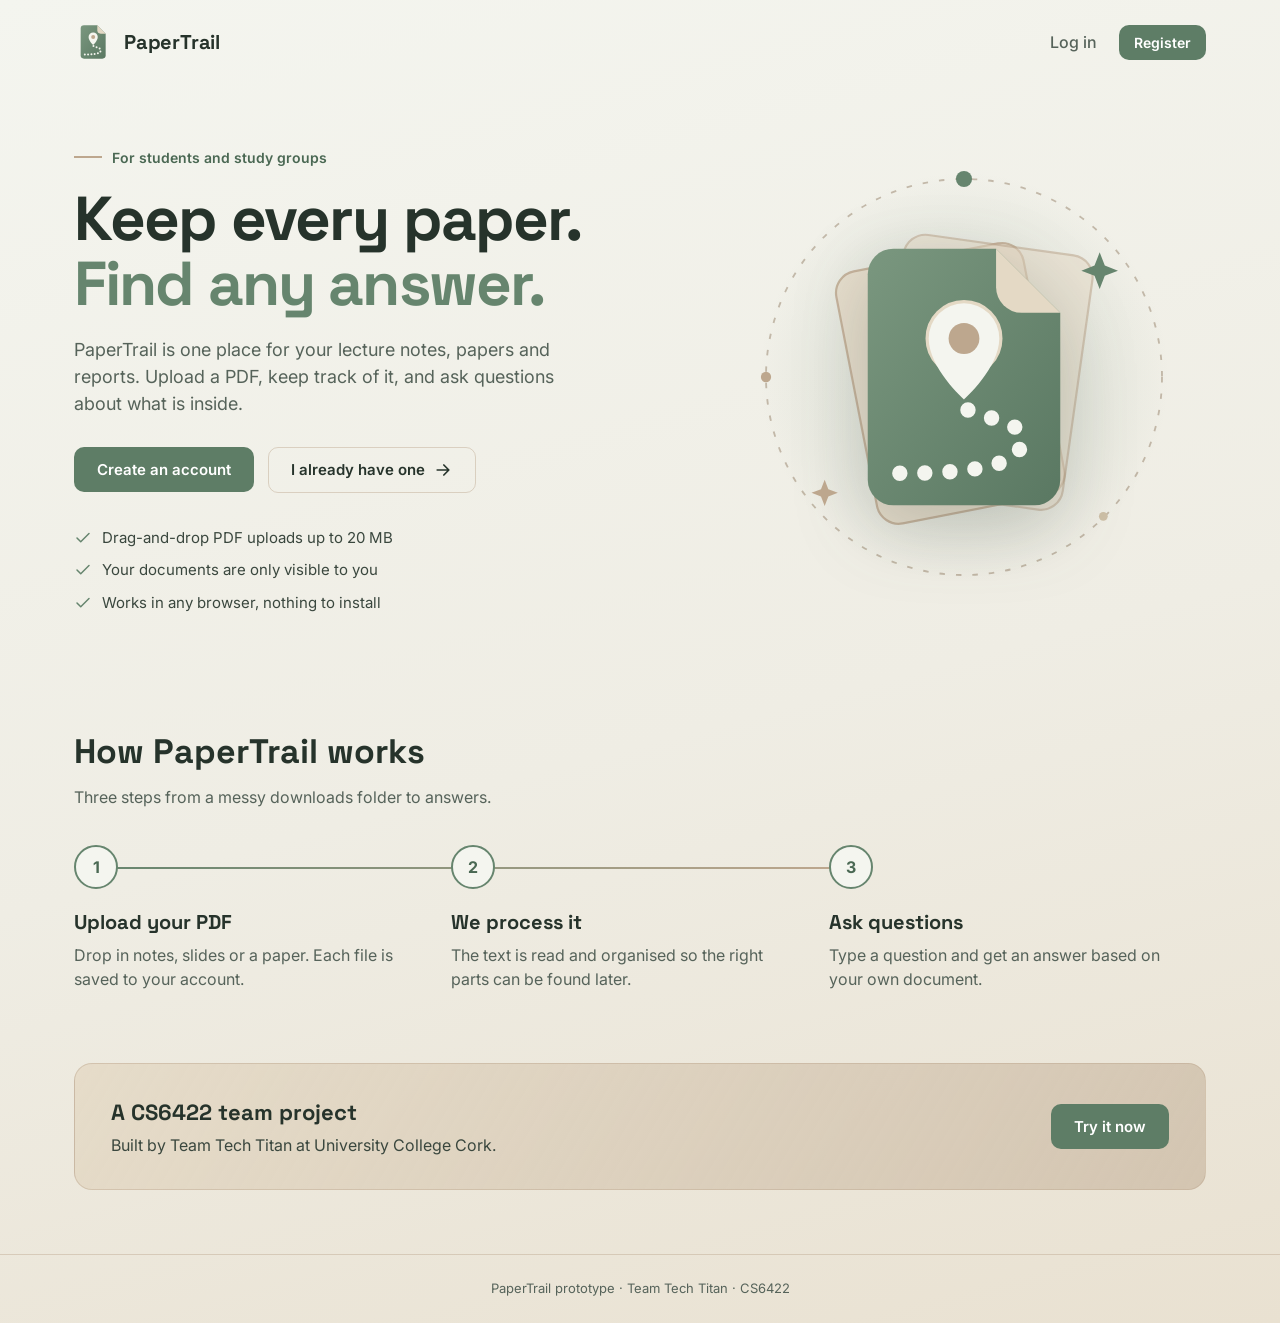
==== commit b5681e79: "Use the correct sage theme files" ====
--- a/frontend/index.html
+++ b/frontend/index.html
@@ -6,19 +6,18 @@
   <title>PaperTrail | Your study papers in one place</title>
   <link rel="preconnect" href="https://fonts.googleapis.com" />
   <link href="https://fonts.googleapis.com/css2?family=Space+Grotesk:wght@500;700&family=Inter:wght@400;500;600;700&display=swap" rel="stylesheet" />
+  <link rel="icon" type="image/svg+xml" href="img/logo.svg" />
   <link rel="stylesheet" href="css/style.css" />
 </head>
 <body>
   <header class="site-header">
     <a class="brand" href="index.html">
-      <span class="brand-mark">
-        <svg viewBox="0 0 24 24" class="icon"><path d="M14 2H6a2 2 0 00-2 2v16a2 2 0 002 2h12a2 2 0 002-2V8zM14 2v6h6M8 13h8M8 17h5"/></svg>
-      </span>
+      <img class="brand-mark" src="img/logo.svg" alt="" />
       <span class="brand-name">PaperTrail</span>
     </a>
     <nav class="header-links" id="guest-links">
-      <a class="plain-link" href="index.html?login=1" data-open-auth="login">Log in</a>
-      <a class="btn btn-primary btn-small" href="index.html?signup=1" data-open-auth="register">Get started</a>
+      <a class="plain-link" href="login.html">Log in</a>
+      <a class="btn btn-primary btn-small" href="register.html">Register</a>
     </nav>
     <nav class="header-links" id="member-links" hidden>
       <a class="btn btn-primary btn-small" href="dashboard.html">Open my dashboard</a>
@@ -35,9 +34,9 @@
           Upload a PDF, keep track of it, and ask questions about what is inside.
         </p>
         <div class="hero-buttons">
-          <a class="btn btn-primary" href="index.html?signup=1" data-open-auth="register">Get started</a>
-          <a class="btn btn-ghost" href="index.html?login=1" data-open-auth="login">
-            I already have an account
+          <a class="btn btn-primary" href="register.html">Create an account</a>
+          <a class="btn btn-ghost" href="login.html">
+            I already have one
             <svg viewBox="0 0 24 24" class="icon"><path d="M5 12h14M13 6l6 6-6 6"/></svg>
           </a>
         </div>
@@ -48,26 +47,52 @@
         </ul>
       </div>
 
-      <!-- Decorative stack of papers -->
-      <div class="paper-stack" aria-hidden="true">
-        <div class="paper back"></div>
-        <div class="paper middle"></div>
-        <div class="paper front">
-          <div class="paper-head"><span class="file-badge">PDF</span><strong>Week-5-notes.pdf</strong></div>
-          <div class="line w90"></div>
-          <div class="line w75"></div>
-          <div class="line mark w80"></div>
-          <div class="line w60"></div>
-          <div class="line w90"></div>
-          <div class="line mark w60"></div>
-          <div class="line w75"></div>
-          <div class="line w80"></div>
-          <div class="line w60"></div>
-        </div>
-        <div class="question-chip">
-          <svg viewBox="0 0 24 24" class="icon"><path d="M21 15a2 2 0 01-2 2H7l-4 4V5a2 2 0 012-2h14a2 2 0 012 2z"/></svg>
-          What is covered in week 5?
-        </div>
+      <!-- Animated PaperTrail logo -->
+      <div class="hero-logo" aria-hidden="true">
+        <svg viewBox="0 0 120 120">
+          <defs>
+            <radialGradient id="hl-glow">
+              <stop offset="0" stop-color="#66856e" stop-opacity="0.22"/>
+              <stop offset="1" stop-color="#66856e" stop-opacity="0"/>
+            </radialGradient>
+            <linearGradient id="hl-page" x1="0" y1="0" x2="1" y2="1">
+              <stop offset="0" stop-color="#7a977f"/>
+              <stop offset="1" stop-color="#5a7862"/>
+            </linearGradient>
+          </defs>
+
+          <circle cx="60" cy="60" r="56" fill="url(#hl-glow)"/>
+
+          <!-- slowly turning orbit -->
+          <g class="hl-orbit">
+            <circle cx="60" cy="60" r="54" fill="none" stroke="rgba(125,101,73,0.4)" stroke-width="0.5" stroke-dasharray="1.5 3"/>
+            <circle cx="60" cy="6" r="2.2" fill="#66856e"/>
+            <circle cx="6" cy="60" r="1.4" fill="#bda78e"/>
+            <circle cx="98" cy="98" r="1.2" fill="#cdbfa6"/>
+          </g>
+
+          <!-- faint pages behind -->
+          <rect class="hl-ghost hl-ghost-1" x="34" y="24" width="52" height="70" rx="6"/>
+          <rect class="hl-ghost hl-ghost-2" x="34" y="24" width="52" height="70" rx="6"/>
+
+          <!-- the logo -->
+          <g class="hl-float">
+            <g transform="translate(19.75 18) scale(1.75)">
+              <path d="M12 4H28L38 14V40A4 4 0 0 1 34 44H12A4 4 0 0 1 8 40V8A4 4 0 0 1 12 4Z" fill="url(#hl-page)"/>
+              <path d="M28 4V10A4 4 0 0 0 32 14H38Z" fill="#e4d9c5"/>
+              <path class="hl-trail" d="M13 39C21 39 32 38.5 32 34S23 31 23 28" fill="none" stroke="#f4f5ef" stroke-width="2.4" stroke-linecap="round" stroke-dasharray="0 3.9"/>
+              <circle class="hl-pulse" cx="23" cy="18" r="5.5" fill="none" stroke="#e4d9c5" stroke-width="1"/>
+              <g class="hl-pin">
+                <path d="M23 27.5C23 27.5 17.5 22.6 17.5 18A5.5 5.5 0 0 1 28.5 18C28.5 22.6 23 27.5 23 27.5Z" fill="#f4f5ef"/>
+                <circle cx="23" cy="18" r="2.4" fill="#bda78e"/>
+              </g>
+            </g>
+          </g>
+
+          <!-- sparkles -->
+          <path class="hl-spark" d="M97 26l1.4 3.6 3.6 1.4-3.6 1.4-1.4 3.6-1.4-3.6-3.6-1.4 3.6-1.4z" fill="#66856e"/>
+          <path class="hl-spark hl-spark-2" d="M22 88l1 2.6 2.6 1-2.6 1-1 2.6-1-2.6-2.6-1 2.6-1z" fill="#bda78e"/>
+        </svg>
       </div>
     </section>
 
@@ -98,88 +123,15 @@
         <h3>A CS6422 team project</h3>
         <p>Built by Team Tech Titan at University College Cork.</p>
       </div>
-      <a class="btn btn-primary" href="index.html?signup=1" data-open-auth="register">Try it now</a>
+      <a class="btn btn-primary" href="register.html">Try it now</a>
     </section>
   </main>
 
   <footer class="site-footer">PaperTrail prototype · Team Tech Titan · CS6422</footer>
 
-  <!-- ===== Log in / Create account popup (opens on top of the home page) ===== -->
-  <div class="modal-overlay" id="auth-modal" hidden>
-    <div class="auth-card wide modal-card" role="dialog" aria-modal="true" aria-label="Log in or create an account">
-      <button class="auth-close" type="button" id="auth-close" aria-label="Close">✕</button>
-
-      <div class="auth-tabs" role="tablist">
-        <button class="auth-tab" type="button" role="tab" id="tab-login" data-tab="login" aria-controls="panel-login">Log in</button>
-        <button class="auth-tab" type="button" role="tab" id="tab-register" data-tab="register" aria-controls="panel-register">Create account</button>
-      </div>
-
-      <!-- Log in -->
-      <section class="auth-panel" id="panel-login" role="tabpanel" aria-labelledby="tab-login">
-        <h1 class="auth-title">Welcome <span>back</span></h1>
-        <p class="auth-sub">Log in to pick up where you left off.</p>
-
-        <form class="auth-form" id="login-form" novalidate>
-          <label>Email or phone number
-            <input id="identifier" type="text" autocomplete="username" placeholder="you@example.com or +353 8X XXX XXXX" />
-          </label>
-          <label>Password
-            <span class="pw-wrap">
-              <input id="login-password" type="password" autocomplete="current-password" placeholder="Enter your password" />
-              <button class="pw-toggle" type="button" data-toggle="login-password" aria-label="Show password">
-                <svg viewBox="0 0 24 24" class="icon"><path d="M1 12s4-8 11-8 11 8 11 8-4 8-11 8-11-8-11-8z"/><circle cx="12" cy="12" r="3"/></svg>
-              </button>
-            </span>
-          </label>
-          <p class="message" role="alert"></p>
-          <button class="auth-submit" type="submit">Log in</button>
-        </form>
-
-        <p class="auth-switch">Don’t have an account? <a href="index.html?signup=1" data-switch-tab="register">Create one</a></p>
-      </section>
-
-      <!-- Create account -->
-      <section class="auth-panel" id="panel-register" role="tabpanel" aria-labelledby="tab-register" hidden>
-        <h1 class="auth-title">Create your <span>account</span></h1>
-        <p class="auth-sub">It only takes a minute to get started.</p>
-
-        <form class="auth-form" id="register-form" novalidate>
-          <div class="row">
-            <label>First name
-              <input id="first-name" type="text" autocomplete="given-name" placeholder="Enter your name" />
-            </label>
-            <label>Last name
-              <input id="last-name" type="text" autocomplete="family-name" placeholder="Enter your surname" />
-            </label>
-          </div>
-          <label>Email address
-            <input id="email" type="email" autocomplete="email" placeholder="Enter your email address" />
-            <span class="hint">You need an email or a phone number (or both).</span>
-          </label>
-          <label>Phone number
-            <input id="phone" type="tel" autocomplete="tel" placeholder="+353 8X XXX XXXX or +91 XXXXXXXXXX" />
-          </label>
-          <label>Password
-            <span class="pw-wrap">
-              <input id="register-password" type="password" autocomplete="new-password" placeholder="At least 8 characters" />
-              <button class="pw-toggle" type="button" data-toggle="register-password" aria-label="Show password">
-                <svg viewBox="0 0 24 24" class="icon"><path d="M1 12s4-8 11-8 11 8 11 8-4 8-11 8-11-8-11-8z"/><circle cx="12" cy="12" r="3"/></svg>
-              </button>
-            </span>
-          </label>
-          <p class="message" role="alert"></p>
-          <button class="auth-submit" type="submit">Create account</button>
-        </form>
-
-        <p class="auth-switch">Already registered? <a href="index.html?login=1" data-switch-tab="login">Log in instead</a></p>
-      </section>
-    </div>
-  </div>
-
   <script src="js/common.js"></script>
-  <script src="js/auth.js"></script>
   <script>
-    // If already logged in, show a dashboard button instead of Log in / Get started
+    // If already logged in, show a dashboard button instead of Log in / Register
     if (getToken()) {
       document.getElementById("guest-links").hidden = true;
       document.getElementById("member-links").hidden = false;
--- a/frontend/css/style.css
+++ b/frontend/css/style.css
@@ -2,28 +2,33 @@
    PaperTrail – shared styles
    ========================================================= */
 :root {
-  --bg: #111530;
-  --bg-gradient: linear-gradient(140deg, #0f1430 0%, #181a3d 45%, #261838 100%);
-  --bg-soft: rgba(12, 15, 38, 0.55);
-  --surface: rgba(30, 35, 68, 0.72);
-  --surface-2: #272d55;
-  --border: rgba(140, 150, 210, 0.18);
-  --text: #eef0f8;
-  --muted: #a3a9c6;
-
-  --amber: #f2b84b;         /* main colour: like a highlighter on paper */
-  --amber-deep: #d9952a;
-  --amber-soft: rgba(242, 184, 75, 0.12);
-  --amber-glow: rgba(242, 184, 75, 0.38);
-  --teal: #5ec8b8;
-  --teal-soft: rgba(94, 200, 184, 0.12);
-  --danger: #ff6b6b;
+  /* Palette: sage #66856E, tan #BDA78E, sand #E4D9C5, linen #F4F5EF */
+  --bg: #f4f5ef;
+  --bg-gradient: linear-gradient(165deg, #f4f5ef 0%, #efede4 55%, #e9e1d1 100%);
+  --bg-soft: rgba(228, 217, 197, 0.3);
+  --surface: rgba(255, 255, 255, 0.72);
+  --surface-2: #e4d9c5;
+  --border: rgba(189, 167, 142, 0.45);
+  --text: #26332b;
+  --text-soft: #3a473e;
+  --muted: #56635a;
+
+  --sage: #66856e;          /* main colour */
+  --sage-btn: #5e7d66;      /* a touch deeper so white button text stays readable */
+  --sage-deep: #4a6853;     /* sage for small text and links */
+  --sage-soft: rgba(102, 133, 110, 0.13);
+  --sage-glow: rgba(102, 133, 110, 0.26);
+  --tan: #bda78e;           /* second colour */
+  --tan-deep: #7d6549;      /* tan for small text */
+  --tan-soft: rgba(189, 167, 142, 0.24);
+  --sand: #e4d9c5;
+  --danger: #a8432f;
 }
 
 * { box-sizing: border-box; }
 [hidden] { display: none !important; }
 
-html { background: #111530; }
+html { background: var(--bg); }
 
 body {
   margin: 0;
@@ -36,15 +41,11 @@
 a { color: inherit; }
 h1, h2, h3, .brand-name { font-family: "Space Grotesk", "Inter", sans-serif; }
 .icon { width: 20px; height: 20px; fill: none; stroke: currentColor; stroke-width: 2; stroke-linecap: round; stroke-linejoin: round; flex-shrink: 0; }
-.amber { color: var(--amber); }
+.accent { color: var(--sage-deep); }
 
 /* ---------- Brand ---------- */
 .brand { display: inline-flex; align-items: center; gap: 10px; text-decoration: none; }
-.brand-mark {
-  display: grid; place-items: center; width: 38px; height: 38px; border-radius: 10px;
-  background: var(--amber); color: #1b1305;
-}
-.brand-mark .icon { width: 20px; height: 20px; }
+.brand-mark { display: block; width: 40px; height: 40px; flex-shrink: 0; }
 .brand-name { font-size: 20px; font-weight: 700; letter-spacing: -0.01em; }
 
 /* ---------- Buttons ---------- */
@@ -55,16 +56,16 @@
   transition: transform 0.15s, background 0.15s, border-color 0.15s, color 0.15s;
 }
 .btn:hover { transform: translateY(-1px); }
-.btn-primary { background: var(--amber); color: #1b1305; }
-.btn-primary:hover { background: #f6c868; }
+.btn-primary { background: var(--sage-btn); color: #fff; }
+.btn-primary:hover { background: var(--sage-deep); }
 .btn-ghost { background: transparent; border-color: var(--border); color: var(--text); }
-.btn-ghost:hover { border-color: var(--amber); color: var(--amber); }
+.btn-ghost:hover { border-color: var(--sage); color: var(--sage-deep); }
 .btn-small { padding: 8px 14px; font-size: 14px; }
 .btn:disabled { opacity: 0.6; cursor: wait; transform: none; }
 
 .message { min-height: 20px; margin: 0; font-size: 13px; }
 .message.error { color: var(--danger); }
-.message.success { color: var(--teal); }
+.message.success { color: var(--sage-deep); }
 
 /* =========================================================
    Home page
@@ -78,48 +79,41 @@
 .header-links .plain-link:hover { color: var(--text); }
 
 .hero {
-  display: grid; grid-template-columns: 1fr 1.05fr; gap: 56px; align-items: center;
+  display: grid; grid-template-columns: 1.1fr 0.9fr; gap: 56px; align-items: center;
   max-width: 1180px; margin: 0 auto; padding: 56px 24px 72px;
 }
 .eyebrow {
   display: inline-flex; align-items: center; gap: 10px;
-  color: var(--amber); font-size: 14px; font-weight: 600;
-}
-.eyebrow::before { content: ""; width: 28px; height: 2px; background: var(--amber); }
+  color: var(--sage-deep); font-size: 14px; font-weight: 600;
+}
+.eyebrow::before { content: ""; width: 28px; height: 2px; background: var(--tan); }
 .hero h1 { font-size: 62px; line-height: 1.05; letter-spacing: -0.03em; margin: 18px 0 20px; }
-.hero h1 span { color: var(--amber); }
+.hero h1 span { color: var(--sage); }
 .hero-text { color: var(--muted); font-size: 18px; max-width: 520px; margin: 0 0 30px; }
 .hero-buttons { display: flex; align-items: center; gap: 14px; flex-wrap: wrap; }
 .check-list { list-style: none; padding: 0; margin: 34px 0 0; display: grid; gap: 10px; }
-.check-list li { display: flex; align-items: center; gap: 10px; color: #c7cbd6; font-size: 15px; }
-.check-list .icon { color: var(--teal); width: 18px; height: 18px; }
-
-/* Paper stack illustration */
-.paper-stack { position: relative; height: 420px; order: -1; }  /* illustration on the left, text on the right */
-.paper {
-  position: absolute; width: 300px; border-radius: 14px; padding: 22px;
-  background: var(--surface); border: 1px solid var(--border);
-  box-shadow: 0 24px 50px rgba(0, 0, 0, 0.45);
-}
-.paper.back { top: 30px; left: 70px; height: 340px; transform: rotate(-8deg); opacity: 0.55; }
-.paper.middle { top: 20px; left: 120px; height: 350px; transform: rotate(4deg); opacity: 0.8; }
-.paper.front { top: 40px; left: 90px; height: 340px; transform: rotate(-1deg); background: var(--surface-2); }
-.paper-head { display: flex; align-items: center; gap: 10px; margin-bottom: 20px; }
-.file-badge {
-  padding: 4px 8px; border-radius: 6px; background: rgba(255, 107, 107, 0.15);
-  color: #ff9a9a; font-size: 11px; font-weight: 700;
-}
-.paper-head strong { font-size: 14px; }
-.line { height: 9px; border-radius: 5px; background: var(--border); margin-bottom: 12px; }
-.line.w90 { width: 90%; } .line.w75 { width: 75%; } .line.w60 { width: 60%; } .line.w80 { width: 80%; }
-.line.mark { background: linear-gradient(90deg, var(--amber), rgba(242, 184, 75, 0.35)); }
-.question-chip {
-  position: absolute; left: 0; bottom: 36px; border-radius: 14px 14px 14px 4px;
-  display: flex; align-items: center; gap: 8px;
-  padding: 12px 16px;
-  background: var(--teal); color: #08221e; font-weight: 600; font-size: 14px;
-  box-shadow: 0 14px 30px rgba(0, 0, 0, 0.4);
-}
+.check-list li { display: flex; align-items: center; gap: 10px; color: var(--text-soft); font-size: 15px; }
+.check-list .icon { color: var(--sage); width: 18px; height: 18px; }
+
+/* Animated logo in the hero */
+.hero-logo { display: grid; place-items: center; }
+.hero-logo svg { width: 100%; max-width: 440px; height: auto; overflow: visible; }
+.hl-ghost { fill: rgba(228, 217, 197, 0.75); stroke: rgba(189, 167, 142, 0.8); stroke-width: 0.6; transform-origin: 60px 60px; }
+.hl-ghost-1 { transform: rotate(-11deg) translate(-4px, 2px); }
+.hl-ghost-2 { transform: rotate(8deg) translate(5px, -1px); opacity: 0.7; }
+.hl-float { animation: hl-float 6s ease-in-out infinite; filter: drop-shadow(0 6px 10px rgba(52, 64, 54, 0.22)); }
+.hl-orbit { transform-origin: 60px 60px; animation: hl-spin 48s linear infinite; }
+.hl-trail { animation: hl-march 1.4s linear infinite; }
+.hl-pin { transform-box: fill-box; transform-origin: 50% 100%; animation: hl-drop 3.2s ease-in-out infinite; }
+.hl-pulse { transform-box: fill-box; transform-origin: center; animation: hl-pulse 3.2s ease-out infinite; }
+.hl-spark { transform-box: fill-box; transform-origin: center; animation: hl-twinkle 3s ease-in-out infinite; }
+.hl-spark-2 { animation-delay: 1.5s; }
+@keyframes hl-float { 50% { transform: translateY(-3px); } }
+@keyframes hl-spin { to { transform: rotate(360deg); } }
+@keyframes hl-march { to { stroke-dashoffset: -3.9; } }
+@keyframes hl-drop { 0%, 60%, 100% { transform: translateY(0); } 70% { transform: translateY(-1.6px); } 80% { transform: translateY(0); } }
+@keyframes hl-pulse { 0%, 55% { transform: scale(1); opacity: 0; } 70% { opacity: 0.9; } 100% { transform: scale(2.2); opacity: 0; } }
+@keyframes hl-twinkle { 0%, 100% { transform: scale(0.6) rotate(0deg); opacity: 0.35; } 50% { transform: scale(1.1) rotate(45deg); opacity: 1; } }
 
 /* How it works */
 .how { max-width: 1180px; margin: 0 auto; padding: 40px 24px 72px; }
@@ -128,12 +122,12 @@
 .timeline { display: grid; grid-template-columns: repeat(3, 1fr); gap: 0; position: relative; }
 .timeline::before {
   content: ""; position: absolute; top: 22px; left: 22px; right: 33%;
-  height: 2px; background: linear-gradient(90deg, var(--amber), var(--border));
+  height: 2px; background: linear-gradient(90deg, var(--sage), var(--tan));
 }
 .t-step { position: relative; padding-right: 32px; }
 .t-dot {
   display: grid; place-items: center; width: 44px; height: 44px; border-radius: 50%;
-  background: var(--bg); border: 2px solid var(--amber); color: var(--amber);
+  background: var(--bg); border: 2px solid var(--sage); color: var(--sage-deep);
   font-weight: 700; position: relative;
 }
 .t-step h3 { font-size: 20px; margin: 18px 0 6px; }
@@ -142,10 +136,11 @@
 .project-band {
   max-width: 1132px; margin: 0 auto 64px; padding: 32px 36px; border-radius: 18px;
   display: flex; align-items: center; justify-content: space-between; gap: 24px;
-  background: var(--surface); border: 1px solid var(--border);
+  background: linear-gradient(120deg, rgba(228, 217, 197, 0.85), rgba(189, 167, 142, 0.5));
+  border: 1px solid var(--border);
 }
 .project-band h3 { margin: 0 0 4px; font-size: 22px; }
-.project-band p { margin: 0; color: var(--muted); }
+.project-band p { margin: 0; color: var(--text-soft); }
 
 .site-footer {
   border-top: 1px solid var(--border); color: var(--muted); font-size: 13px;
@@ -168,13 +163,13 @@
   color: var(--muted); text-decoration: none; font-weight: 500;
 }
 .side-nav a:hover { background: var(--surface); color: var(--text); }
-.side-nav a.active { background: var(--amber-soft); color: var(--amber); }
+.side-nav a.active { background: var(--sage-soft); color: var(--sage-deep); }
 
 .side-user { margin-top: auto; padding: 14px; border-radius: 12px; background: var(--surface); border: 1px solid var(--border); }
 .side-user .who { display: flex; align-items: center; gap: 10px; margin-bottom: 12px; }
 .avatar {
   display: grid; place-items: center; width: 38px; height: 38px; border-radius: 50%;
-  background: var(--amber); color: #1b1305; font-weight: 700; text-transform: uppercase;
+  background: var(--tan); color: var(--text); font-weight: 700; text-transform: uppercase;
 }
 .who strong { display: block; font-size: 14px; }
 .who small { display: block; color: var(--muted); font-size: 12px; overflow: hidden; text-overflow: ellipsis; white-space: nowrap; max-width: 150px; }
@@ -189,7 +184,7 @@
   background: var(--surface); border: 1px solid var(--border); font-size: 13px; color: var(--muted);
 }
 .server-pill .dot { width: 8px; height: 8px; border-radius: 50%; background: var(--muted); }
-.server-pill.online .dot { background: var(--teal); }
+.server-pill.online .dot { background: var(--sage); }
 .server-pill.offline .dot { background: var(--danger); }
 
 .summary { display: grid; grid-template-columns: repeat(3, 1fr); gap: 16px; margin-bottom: 24px; }
@@ -200,7 +195,7 @@
 .work { display: grid; grid-template-columns: 1fr 1fr; gap: 20px; }
 .card { padding: 22px; border-radius: 16px; background: var(--surface); border: 1px solid var(--border); }
 .card h2 { display: flex; align-items: center; gap: 10px; font-size: 18px; margin: 0 0 16px; }
-.card h2 .icon { color: var(--amber); }
+.card h2 .icon { color: var(--sage); }
 
 .dropzone {
   display: flex; flex-direction: column; align-items: center; gap: 6px; text-align: center;
@@ -208,9 +203,9 @@
   border: 2px dashed var(--border); background: var(--bg-soft);
   transition: border-color 0.15s, background 0.15s;
 }
-.dropzone .icon { width: 30px; height: 30px; color: var(--amber); }
+.dropzone .icon { width: 30px; height: 30px; color: var(--sage); }
 .dropzone span { color: var(--muted); font-size: 13px; }
-.dropzone:hover, .dropzone.dragover { border-color: var(--amber); background: var(--amber-soft); }
+.dropzone:hover, .dropzone.dragover { border-color: var(--sage); background: var(--sage-soft); }
 #upload-message { margin-top: 10px; }
 
 .doc-list { list-style: none; margin: 18px 0 0; padding: 0; display: flex; flex-direction: column; gap: 8px; }
@@ -221,25 +216,25 @@
 .doc-list li.empty { justify-content: center; color: var(--muted); border-style: dashed; }
 .doc-icon {
   display: grid; place-items: center; width: 36px; height: 36px; border-radius: 8px;
-  background: rgba(255, 107, 107, 0.15); color: #ff9a9a; font-size: 10px; font-weight: 700; flex-shrink: 0;
+  background: var(--tan-soft); color: var(--tan-deep); font-size: 10px; font-weight: 700; flex-shrink: 0;
 }
 .doc-info { flex: 1; min-width: 0; }
 .doc-info strong { display: block; font-size: 14px; overflow: hidden; text-overflow: ellipsis; white-space: nowrap; }
 .doc-info small { color: var(--muted); font-size: 12px; }
-.status { font-size: 12px; font-weight: 600; padding: 3px 10px; border-radius: 999px; background: var(--amber-soft); color: var(--amber); text-transform: capitalize; }
+.status { font-size: 12px; font-weight: 600; padding: 3px 10px; border-radius: 999px; background: var(--tan-soft); color: var(--tan-deep); text-transform: capitalize; }
 
 .ask-card { display: flex; flex-direction: column; min-height: 470px; }
 .chat-log { flex: 1; display: flex; flex-direction: column; gap: 10px; overflow-y: auto; max-height: 380px; padding-bottom: 12px; }
 .bubble { max-width: 85%; padding: 11px 15px; border-radius: 14px; font-size: 14px; }
 .bubble.bot { align-self: flex-start; background: var(--surface-2); border-bottom-left-radius: 4px; }
-.bubble.user { align-self: flex-end; background: var(--teal); color: #08221e; font-weight: 500; border-bottom-right-radius: 4px; }
+.bubble.user { align-self: flex-end; background: var(--sage-btn); color: #fff; font-weight: 500; border-bottom-right-radius: 4px; }
 .bubble em { display: block; margin-top: 4px; color: var(--muted); font-size: 12px; }
 .ask-form { display: flex; gap: 10px; }
 .ask-form input {
   flex: 1; padding: 12px 14px; border-radius: 10px; border: 1px solid var(--border);
   background: var(--bg-soft); color: var(--text); font-size: 14px;
 }
-.ask-form input:focus { outline: none; border-color: var(--teal); }
+.ask-form input:focus { outline: none; border-color: var(--sage); }
 
 /* =========================================================
    Login & registration pages
@@ -247,21 +242,21 @@
 .auth-page {
   min-height: 100vh; display: flex; flex-direction: column;
   background:
-    radial-gradient(600px 400px at 50% 45%, rgba(242, 184, 75, 0.10), transparent 70%),
-    linear-gradient(rgba(255, 255, 255, 0.025) 1px, transparent 1px) 0 0 / 40px 40px,
-    linear-gradient(90deg, rgba(255, 255, 255, 0.025) 1px, transparent 1px) 0 0 / 40px 40px,
+    radial-gradient(600px 400px at 50% 45%, rgba(102, 133, 110, 0.14), transparent 70%),
+    linear-gradient(rgba(38, 51, 43, 0.045) 1px, transparent 1px) 0 0 / 40px 40px,
+    linear-gradient(90deg, rgba(38, 51, 43, 0.045) 1px, transparent 1px) 0 0 / 40px 40px,
     var(--bg-gradient);
 }
 .auth-top { display: flex; justify-content: space-between; align-items: center; padding: 22px 32px; }
 .back-link { display: inline-flex; align-items: center; gap: 6px; color: var(--muted); text-decoration: none; font-size: 14px; }
-.back-link:hover { color: var(--amber); }
+.back-link:hover { color: var(--sage-deep); }
 
 .auth-main { flex: 1; display: grid; place-items: center; padding: 20px 16px 48px; }
 .auth-card {
   position: relative; width: 100%; max-width: 440px; padding: 36px 32px 28px; border-radius: 18px;
-  background: linear-gradient(180deg, #232955, #171b3c);
-  border: 1px solid rgba(242, 184, 75, 0.7);
-  box-shadow: 0 0 0 1px rgba(242, 184, 75, 0.12), 0 0 46px var(--amber-glow), 0 30px 70px rgba(0, 0, 0, 0.55);
+  background: linear-gradient(180deg, #ffffff, #f8f6ef);
+  border: 1px solid rgba(102, 133, 110, 0.5);
+  box-shadow: 0 0 0 1px var(--sage-soft), 0 0 46px var(--sage-glow), 0 30px 70px rgba(70, 60, 40, 0.14);
   text-align: center;
   animation: rise 0.35s ease;
 }
@@ -270,31 +265,31 @@
   position: absolute; top: 14px; right: 14px; width: 32px; height: 32px; border-radius: 8px;
   display: grid; place-items: center; color: var(--text); text-decoration: none; font-size: 18px;
 }
-.auth-close:hover { background: var(--surface-2); color: var(--amber); }
+.auth-close:hover { background: var(--surface-2); color: var(--sage-deep); }
 .auth-icon {
   display: inline-grid; place-items: center; width: 58px; height: 58px; border-radius: 14px;
-  background: var(--amber-soft); border: 1px solid var(--amber); color: var(--amber);
-  box-shadow: 0 0 24px var(--amber-glow);
+  background: var(--sage-soft); border: 1px solid var(--sage); color: var(--sage-deep);
+  box-shadow: 0 0 24px var(--sage-glow);
 }
 .auth-icon .icon { width: 26px; height: 26px; }
 .auth-title {
   margin: 18px 0 6px; font: 700 32px "Space Grotesk", "Inter", sans-serif;
   letter-spacing: -0.02em;
 }
-.auth-title span { color: var(--amber); }
+.auth-title span { color: var(--sage); }
 .auth-sub { margin: 0 0 26px; color: var(--muted); font-size: 15px; }
 
 .auth-form { display: flex; flex-direction: column; gap: 16px; text-align: left; }
 .auth-form .row { display: grid; grid-template-columns: 1fr 1fr; gap: 12px; }
-.auth-form label { display: flex; flex-direction: column; gap: 7px; font-size: 14px; font-weight: 600; color: #d6d9e8; }
+.auth-form label { display: flex; flex-direction: column; gap: 7px; font-size: 14px; font-weight: 600; color: var(--text); }
 .auth-form input {
   width: 100%; padding: 13px 14px; border-radius: 10px;
-  border: 1px solid var(--border); background: rgba(10, 13, 34, 0.6);
+  border: 1px solid var(--border); background: #ffffff;
   color: var(--text); font: 400 15px "Inter", sans-serif; letter-spacing: 0; text-transform: none;
   transition: border-color 0.15s, box-shadow 0.15s;
 }
-.auth-form input::placeholder { color: #6c7385; }
-.auth-form input:focus { outline: none; border-color: var(--amber); box-shadow: 0 0 0 3px var(--amber-soft); }
+.auth-form input::placeholder { color: #7c877f; }
+.auth-form input:focus { outline: none; border-color: var(--sage); box-shadow: 0 0 0 3px var(--sage-soft); }
 .hint { font-size: 12px; font-weight: 400; color: var(--muted); }
 
 .pw-wrap { position: relative; display: block; }
@@ -303,18 +298,18 @@
   position: absolute; right: 8px; top: 50%; transform: translateY(-50%);
   display: grid; place-items: center; border: none; background: none; color: var(--muted); cursor: pointer;
 }
-.pw-toggle:hover { color: var(--amber); }
+.pw-toggle:hover { color: var(--sage-deep); }
 
 .auth-submit {
   width: 100%; padding: 15px; margin-top: 4px; border: none; border-radius: 10px;
-  background: linear-gradient(135deg, var(--amber), var(--amber-deep)); color: #1b1305;
+  background: linear-gradient(135deg, var(--sage-btn), var(--sage-deep)); color: #fff;
   font: 700 16px "Inter", sans-serif;
-  box-shadow: 0 8px 26px var(--amber-glow); cursor: pointer; transition: transform 0.15s, box-shadow 0.15s;
-}
-.auth-submit:hover { transform: translateY(-2px); box-shadow: 0 12px 34px var(--amber-glow); }
+  box-shadow: 0 8px 26px var(--sage-glow); cursor: pointer; transition: transform 0.15s, box-shadow 0.15s;
+}
+.auth-submit:hover { transform: translateY(-2px); box-shadow: 0 12px 34px var(--sage-glow); }
 .auth-submit:disabled { opacity: 0.6; cursor: wait; transform: none; }
 .auth-switch { margin: 18px 0 0; color: var(--muted); font-size: 14px; }
-.auth-switch a { color: var(--amber); font-weight: 600; text-decoration: none; }
+.auth-switch a { color: var(--sage-deep); font-weight: 600; text-decoration: none; }
 .auth-switch a:hover { text-decoration: underline; }
 
 @keyframes rise { from { opacity: 0; transform: translateY(12px); } to { opacity: 1; transform: none; } }
@@ -325,9 +320,8 @@
    ========================================================= */
 @media (max-width: 960px) {
   .hero { grid-template-columns: 1fr; gap: 24px; }
-  .paper-stack { order: 0; }  /* on phones: text first */
   .hero h1 { font-size: 46px; }
-  .paper-stack { height: 380px; max-width: 420px; }
+  .hero-logo svg { max-width: 280px; }
   .timeline { grid-template-columns: 1fr; gap: 28px; }
   .timeline::before { display: none; }
   .project-band { flex-direction: column; align-items: flex-start; margin: 0 16px 48px; }
@@ -346,30 +340,32 @@
   .who small { display: none; }
 }
 
-/* ---------- Log in / Create account popup on the home page ---------- */
-.modal-overlay {
-  position: fixed; inset: 0; z-index: 100;
-  display: grid; place-items: center; padding: 20px 16px;
-  background: rgba(8, 10, 28, 0.72); backdrop-filter: blur(6px);
-  animation: fade 0.2s ease;
-}
-.modal-overlay[hidden] { display: none; }
-.modal-card { max-height: calc(100vh - 40px); overflow-y: auto; padding-top: 58px; }
-button.auth-close { border: none; background: none; cursor: pointer; }
-body.modal-open { overflow: hidden; }
-
-.auth-tabs {
-  display: flex; gap: 4px; padding: 4px; margin: 0 0 24px;
-  border-radius: 12px; border: 1px solid var(--border); background: rgba(10, 13, 34, 0.6);
-}
-.auth-tab {
-  flex: 1; padding: 10px 12px; border: none; border-radius: 9px; background: none;
-  color: var(--muted); font: 600 14px "Inter", sans-serif; cursor: pointer;
-  transition: background 0.15s, color 0.15s;
-}
-.auth-tab:hover { color: var(--text); }
-.auth-tab[aria-selected="true"] { background: var(--amber-soft); color: var(--amber); box-shadow: inset 0 0 0 1px var(--amber); }
-.auth-panel { animation: fade 0.2s ease; }
-.auth-panel .auth-title { margin-top: 0; }
-
-@keyframes fade { from { opacity: 0; } to { opacity: 1; } }
+/* =========================================================
+   Document chat (select a document, read answers)
+   ========================================================= */
+.doc-list li.doc-item { cursor: pointer; transition: border-color 0.15s, background 0.15s; }
+.doc-list li.doc-item:hover { border-color: var(--sage); }
+.doc-list li.doc-item:focus-visible { outline: 2px solid var(--sage); outline-offset: 2px; }
+.doc-list li.doc-item.selected { border-color: var(--sage); background: var(--sage-soft); }
+.doc-error { display: block; color: var(--danger) !important; margin-top: 2px; white-space: normal; }
+.status.processing, .status.queued { background: var(--tan-soft); color: var(--tan-deep); }
+.status.done { background: var(--sage-soft); color: var(--sage-deep); }
+.status.failed { background: rgba(168, 67, 47, 0.12); color: var(--danger); }
+.doc-delete {
+  border: none; background: none; color: var(--muted); font-size: 20px; line-height: 1;
+  cursor: pointer; padding: 2px 8px; border-radius: 6px;
+}
+.doc-delete:hover, .doc-delete:focus-visible { color: var(--danger); }
+
+.ask-target { margin: -6px 0 12px; font-size: 13px; color: var(--muted); overflow: hidden; text-overflow: ellipsis; white-space: nowrap; }
+.bubble.bot { white-space: pre-wrap; }
+.bubble.pending { color: var(--muted); }
+.bubble.error { color: var(--danger); }
+.bubble details.sources { margin-top: 10px; font-size: 12px; color: var(--text-soft); white-space: normal; }
+.bubble details.sources summary { cursor: pointer; }
+.bubble details.sources div {
+  margin-top: 8px; padding: 8px 10px; border-left: 3px solid var(--tan);
+  background: var(--bg-soft); border-radius: 0 6px 6px 0; white-space: pre-wrap;
+}
+.bubble details.sources div strong { display: block; color: var(--text); margin-bottom: 2px; }
+.ask-form input:disabled, .ask-form .btn:disabled { opacity: 0.55; cursor: not-allowed; }
